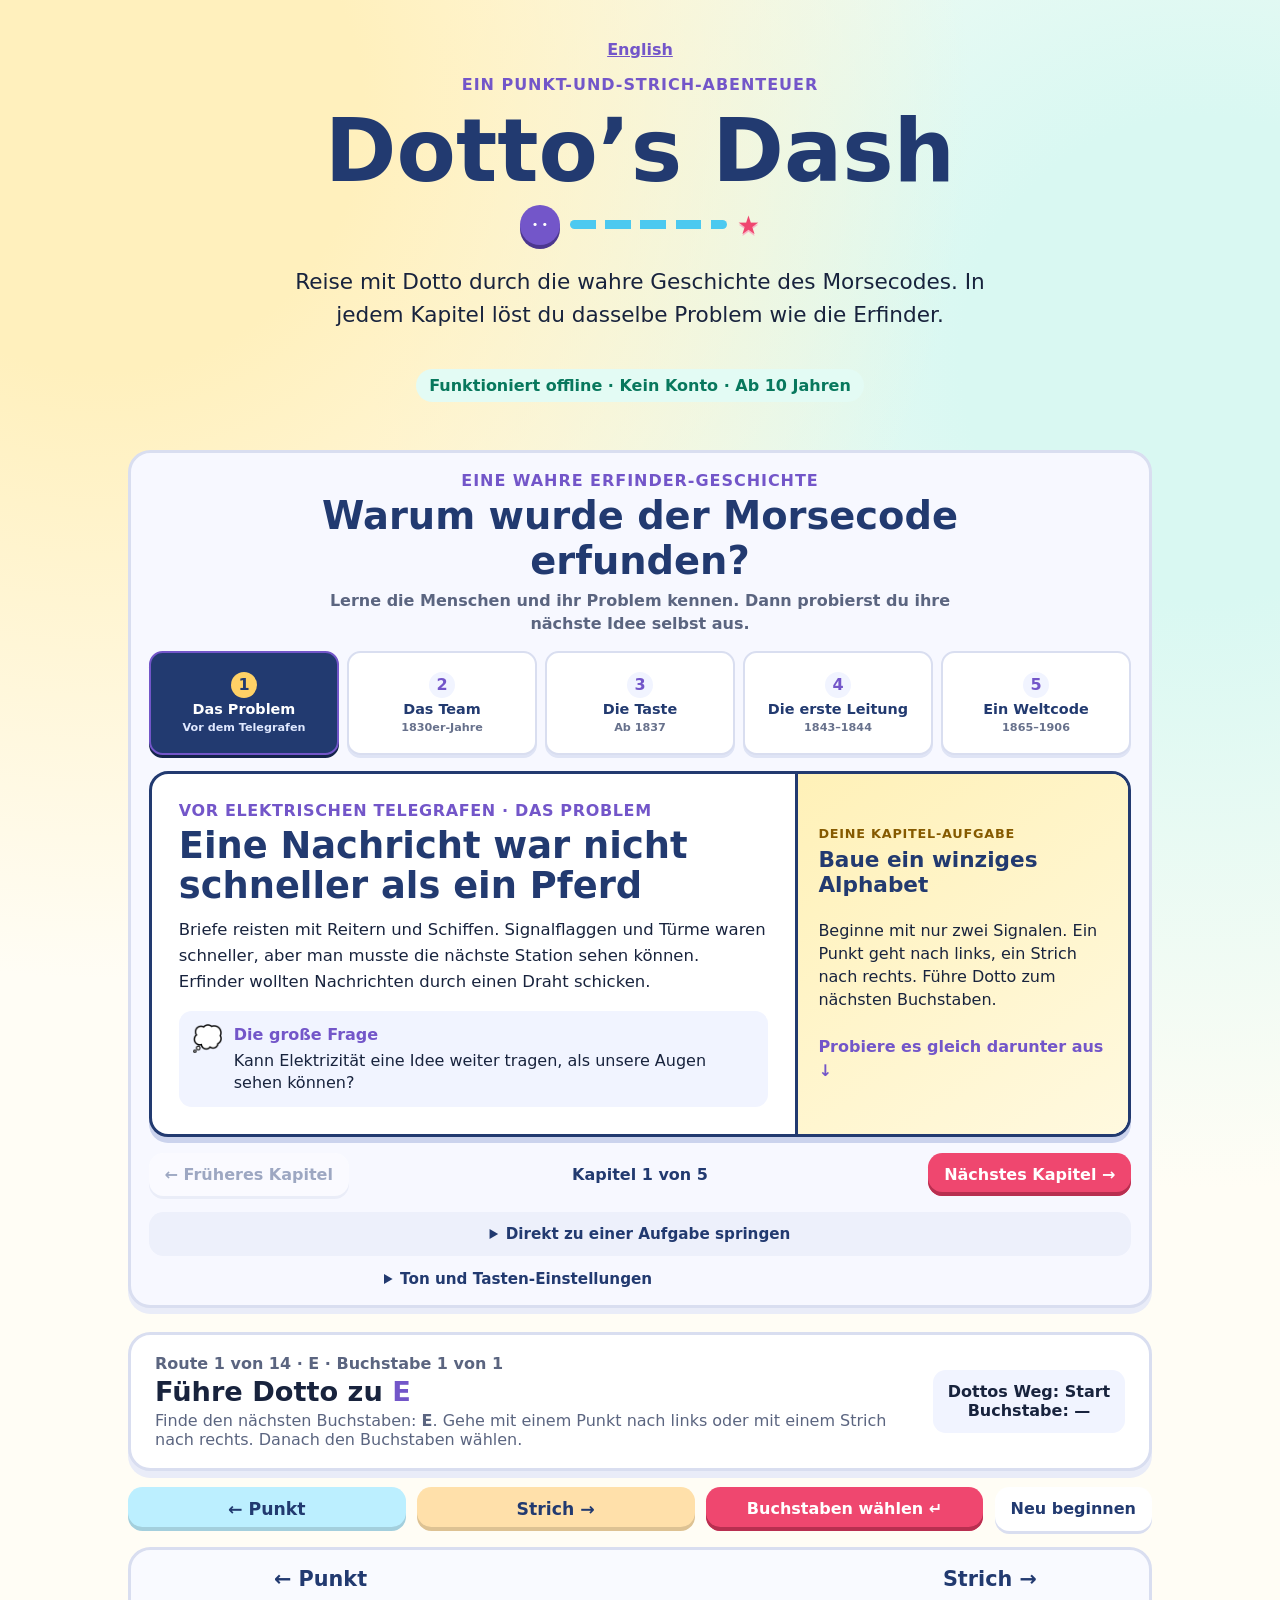
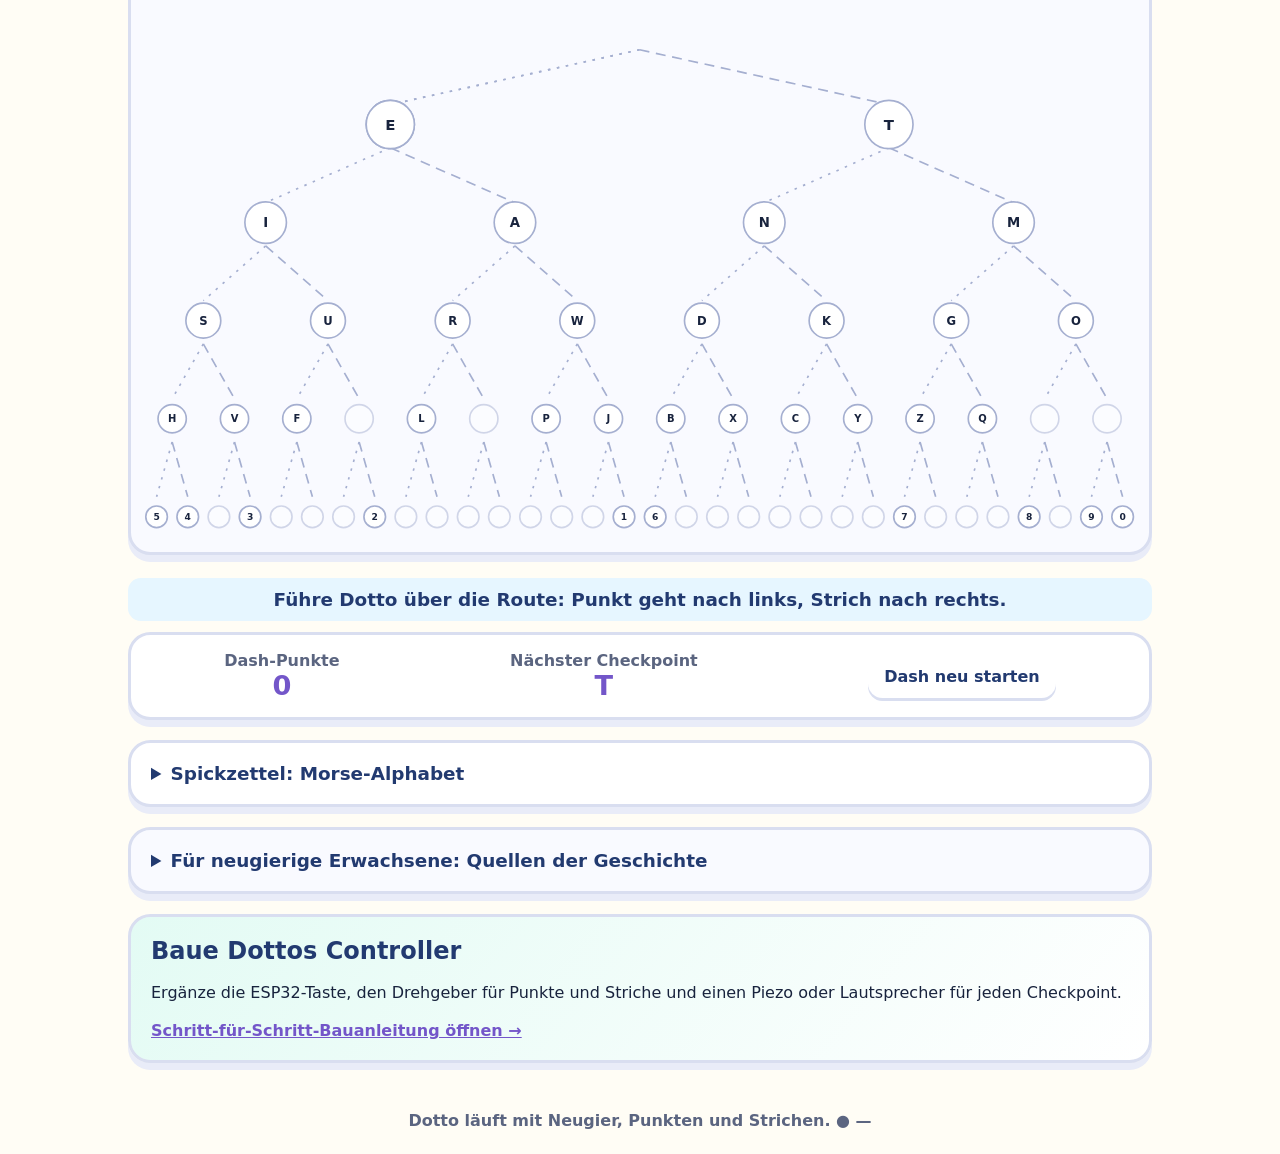
==== de/index.html @ f892883b "Initial commit: Dotto's Dash An offline, kid-friendly ESP32 project for learning Morse code with a g" ====
<!doctype html>
<html lang="de">
<head>
  <meta charset="utf-8">
  <meta name="viewport" content="width=device-width, initial-scale=1">
  <meta name="description" content="Dotto's Dash ist ein freundliches Offline-Morsecode-Abenteuer für neugierige junge Tüftlerinnen und Tüftler.">
  <title>Dotto’s Dash</title>
  <link rel="stylesheet" href="../style.css">
</head>
<body>
  <main class="page">
    <header class="hero">
      <p class="language-link"><a href="../">English</a></p>
      <p class="eyebrow">Ein Punkt-und-Strich-Abenteuer</p>
      <h1>Dotto’s Dash</h1>
      <div class="dotto-track" aria-hidden="true"><span class="dotto-dot">••</span><span class="dotto-dash"></span><span class="dotto-finish">★</span></div>
      <p class="hero-copy">Reise mit Dotto durch die wahre Geschichte des Morsecodes. In jedem Kapitel löst du dasselbe Problem wie die Erfinder.</p>
      <p class="offline-badge">Funktioniert offline · Kein Konto · Ab 10 Jahren</p>
    </header>

    <section class="story-journey" aria-labelledby="journey-title">
      <div class="story-intro">
        <p class="eyebrow">Eine wahre Erfinder-Geschichte</p>
        <h2 id="journey-title">Warum wurde der Morsecode erfunden?</h2>
        <p>Lerne die Menschen und ihr Problem kennen. Dann probierst du ihre nächste Idee selbst aus.</p>
      </div>

      <ol class="story-map" aria-label="Kapitel der Geschichte">
        <li><button class="story-step active" type="button" data-story-chapter="0" aria-current="step"><span>1</span><strong>Das Problem</strong><small>Vor dem Telegrafen</small></button></li>
        <li><button class="story-step" type="button" data-story-chapter="1"><span>2</span><strong>Das Team</strong><small>1830er-Jahre</small></button></li>
        <li><button class="story-step" type="button" data-story-chapter="2"><span>3</span><strong>Die Taste</strong><small>Ab 1837</small></button></li>
        <li><button class="story-step" type="button" data-story-chapter="3"><span>4</span><strong>Die erste Leitung</strong><small>1843–1844</small></button></li>
        <li><button class="story-step" type="button" data-story-chapter="4"><span>5</span><strong>Ein Weltcode</strong><small>1865–1906</small></button></li>
      </ol>

      <article class="story-card" aria-live="polite">
        <div class="story-copy">
          <p id="story-period" class="story-period">Vor elektrischen Telegrafen · Das Problem</p>
          <h3 id="story-title">Eine Nachricht war nicht schneller als ein Pferd</h3>
          <p id="story-text">Briefe reisten mit Reitern und Schiffen. Signalflaggen und Türme waren schneller, aber man musste die nächste Station sehen können. Erfinder wollten Nachrichten durch einen Draht schicken.</p>
          <div class="story-people"><span aria-hidden="true">💭</span><p><strong id="story-people-title">Die große Frage</strong><span id="story-people-text">Kann Elektrizität eine Idee weiter tragen, als unsere Augen sehen können?</span></p></div>
        </div>
        <aside class="story-mission">
          <p class="eyebrow">Deine Kapitel-Aufgabe</p>
          <h3 id="story-mission-title">Baue ein winziges Alphabet</h3>
          <p id="story-mission-text">Beginne mit nur zwei Signalen. Ein Punkt geht nach links, ein Strich nach rechts. Führe Dotto zum nächsten Buchstaben.</p>
          <p class="story-lesson-link">Probiere es gleich darunter aus ↓</p>
        </aside>
      </article>

      <nav class="story-controls" aria-label="Zwischen den Kapiteln wechseln">
        <button id="story-back" class="secondary-button" type="button">← Früheres Kapitel</button>
        <strong id="story-position">Kapitel 1 von 5</strong>
        <button id="story-next" class="primary-button" type="button">Nächstes Kapitel →</button>
      </nav>

      <details class="activity-picker">
        <summary>Direkt zu einer Aufgabe springen</summary>
        <div class="mode-options" aria-label="Aufgaben">
          <button class="mode-button active" type="button" data-mode="tree" data-story-target="0" aria-pressed="true"><span aria-hidden="true">🌿</span><strong>Code-Wege</strong><small>Punkten und Strichen folgen</small></button>
          <button class="mode-button" type="button" data-mode="free" data-story-target="2" aria-pressed="false"><span aria-hidden="true">🔑</span><strong>Taste ausprobieren</strong><small>Senden und entschlüsseln</small></button>
          <button class="mode-button" type="button" data-mode="receive" data-story-target="3" aria-pressed="false"><span aria-hidden="true">👂</span><strong>Klicks hören</strong><small>Hören und auswählen</small></button>
          <button class="mode-button" type="button" data-mode="create" data-story-target="4" aria-pressed="false"><span aria-hidden="true">✎</span><strong>Nachricht senden</strong><small>Sehen, hören, senden</small></button>
        </div>
      </details>
      <details class="play-settings">
        <summary>Ton und Tasten-Einstellungen</summary>
        <label class="sound-toggle"><input id="sound-toggle" type="checkbox" checked> Tasten-Töne</label>
        <label class="pause-control" for="letter-pause"><span>Buchstabenpause: <output id="letter-pause-value">500 ms</output></span><input id="letter-pause" type="range" min="300" max="2000" step="100" value="500"><small>Nach dieser Pause beginnt der nächste Buchstabe.</small></label>
      </details>
    </section>

    <section id="free-panel" class="game-panel hidden">
      <div class="mission-card write-card">
        <p class="prompt">Dottos Tasten-Checkpoint</p>
        <h2>Was sagt Dottos Taste?</h2>
        <p>Sende frei Morse. Nach jeder Pause liest Dottos Decoder den nächsten Buchstaben.</p>
        <p class="prompt">Der Decoder liest:</p>
        <output id="free-message" class="free-message" aria-live="polite">—</output>
        <p id="free-key-status" class="keyboard-help" aria-live="polite">Bereit für deinen ersten Buchstaben.</p>
      </div>

      <div class="input-card free-key-card">
        <button id="free-key-button" class="morse-key-button" type="button"><span aria-hidden="true">●</span><strong>Morse-Taste halten</strong><small>Kurz = Punkt · lang = Strich</small></button>
        <button id="free-clear-button" class="secondary-button" type="button">Neu beginnen</button>
        <p class="keyboard-help">Leertaste am Computer halten, diese Taste auf dem Touchscreen drücken oder den echten Taster benutzen. Pause macht einen Buchstaben daraus.</p>
      </div>
    </section>

    <section id="create-panel" class="game-panel hidden">
      <div class="mission-card write-card">
        <p class="prompt">Dottos Nachrichten-Werkstatt</p>
        <h2>Schreibe sie. Hör sie. Sende sie.</h2>
        <label class="write-label" for="message-input">Buchstaben, Zahlen und Leerzeichen</label>
        <input id="message-input" class="custom-message" type="text" maxlength="24" autocomplete="off" autocapitalize="characters" placeholder="LOS DOTTO">
        <p class="prompt">So klingt der Morsecode:</p>
        <output id="translation-output" class="morse-input translation-output" aria-live="polite">—</output>
        <div class="action-controls create-actions">
          <button id="play-translation-button" class="secondary-button" type="button">▶ Anhören</button>
          <button id="start-writing-button" class="primary-button" type="button">Selbst senden</button>
        </div>
        <p class="keyboard-help"><strong>/</strong> bedeutet Wortpause. Wähle „Selbst senden“, wenn du bereit für die Aufgabe bist.</p>
        <div class="create-task" hidden>
          <p id="write-message" class="target-word" aria-live="polite">—</p>
          <p id="write-position" class="mission-count">Schreibe zuerst eine Nachricht.</p>
          <p class="prompt">Nächster Buchstabe:</p>
          <div id="write-target-letter" class="target-letter" aria-live="polite">—</div>
        </div>
      </div>

      <div class="input-card create-challenge" hidden>
        <p class="prompt">Dein Morse-Code</p>
        <output id="write-morse-input" class="morse-input" aria-live="polite">—</output>
        <div class="input-controls">
          <button id="write-dot-button" class="signal-button dot" type="button">← Punkt <span>·</span></button>
          <button id="write-dash-button" class="signal-button dash" type="button">Strich → <span>—</span></button>
        </div>
        <div class="action-controls">
          <button id="write-check-button" class="primary-button" type="button">Jetzt prüfen</button>
          <button id="write-clear-button" class="secondary-button" type="button">Löschen</button>
        </div>
        <p class="keyboard-help">Mit der Taste, Leertaste, ← oder → sendest du jeden Buchstaben.</p>
      </div>
    </section>

    <section id="tree-panel" class="game-panel">
      <div class="tree-intro">
        <div>
          <p id="tree-mission" class="mission-count"></p>
          <h2>Führe Dotto zu <span id="tree-word" class="tree-word">E</span></h2>
          <p>Finde den nächsten Buchstaben: <strong id="tree-target">E</strong>. Gehe mit einem Punkt nach links oder mit einem Strich nach rechts. Danach den Buchstaben wählen.</p>
        </div>
        <div id="tree-status" class="tree-status" aria-live="polite"></div>
      </div>
      <div class="tree-controls" aria-label="Steuerung für den Morsebaum">
        <button id="tree-dot-button" class="signal-button dot" type="button">← Punkt</button>
        <button id="tree-dash-button" class="signal-button dash" type="button">Strich →</button>
        <button id="tree-confirm-button" class="primary-button tree-confirm-button" type="button">Buchstaben wählen ↵</button>
        <button id="tree-reset-button" class="secondary-button" type="button">Neu beginnen</button>
      </div>
      <p class="tree-mobile-tip">Wische seitlich durch den Baum. Mit zwei Fingern kannst du zoomen.</p>
      <div id="morse-tree" class="tree-wrap" tabindex="0"></div>
    </section>

    <section id="receive-panel" class="receive-panel hidden">
      <div class="listen-card">
        <p id="receive-mission" class="mission-count"></p>
        <h2>Was hat Dotto gehört?</h2>
        <p>Starte das Signal, höre genau zu und wähle Dottos Nachricht.</p>
        <div class="listen-controls">
          <button id="play-button" class="primary-button" type="button">▶ Morsecode abspielen</button>
          <button id="replay-button" class="secondary-button" type="button">Noch einmal</button>
        </div>
      </div>
      <div class="answer-card">
        <p class="prompt">Was bedeutet der Code?</p>
        <div id="answer-options" class="answer-options" aria-live="polite"></div>
      </div>
    </section>

    <p id="feedback" class="feedback" role="status" aria-live="polite"></p>

    <section class="progress-card">
      <div><span class="stat-label">Dash-Punkte</span><strong id="stars">0</strong></div>
      <div><span class="stat-label">Nächster Checkpoint</span><strong id="next-letter">T</strong></div>
      <button id="restart-button" class="secondary-button" type="button">Dash neu starten</button>
    </section>

    <details class="cheat-sheet">
      <summary>Spickzettel: Morse-Alphabet</summary>
      <div id="alphabet" class="alphabet-grid"></div>
    </details>

    <details class="story-sources">
      <summary>Für neugierige Erwachsene: Quellen der Geschichte</summary>
      <p>Die Geschichte folgt Aufzeichnungen der <a href="https://www.loc.gov/collections/samuel-morse-papers/articles-and-essays/invention-of-the-telegraph/">Library of Congress</a>, der <a href="https://siarchives.si.edu/blog/forgotten-history-alfred-vail-and-samuel-morse">Smithsonian Institution Archives</a> sowie den Geschichten der Internationalen Fernmeldeunion über ihre <a href="https://www.itu.int/en/history/Pages/ITUBorn1865.aspx">Gründungskonferenz von 1865</a> und den <a href="https://www.itu.int/hub/2022/06/seafarer-day-itu-maritime-publications/">Seefunk</a>.</p>
    </details>

    <section class="make-it-card">
      <h2>Baue Dottos Controller</h2>
      <p>Ergänze die ESP32-Taste, den Drehgeber für Punkte und Striche und einen Piezo oder Lautsprecher für jeden Checkpoint.</p>
      <a href="build.html">Schritt-für-Schritt-Bauanleitung öffnen →</a>
    </section>
  </main>
  <footer>Dotto läuft mit Neugier, Punkten und Strichen. ● —</footer>
  <script src="../app.js"></script>
</body>
</html>
---- style.css ----
:root {
  --ink: #18233d;
  --paper: #fffdf5;
  --navy: #223a70;
  --purple: #7356c9;
  --yellow: #ffd166;
  --pink: #ef476f;
  --mint: #06d6a0;
  --sky: #4cc9f0;
  --line: #d9def0;
  --soft: #f1f4ff;
  font-family: ui-rounded, "Avenir Next Rounded", "Nunito", system-ui, sans-serif;
}

* { box-sizing: border-box; }

body {
  margin: 0;
  color: var(--ink);
  background: radial-gradient(circle at 8% 4%, #fff0bd 0 9%, transparent 30%),
              radial-gradient(circle at 94% 13%, #d9f8f2 0 9%, transparent 31%), var(--paper);
  min-height: 100vh;
}

button, input { font: inherit; }

.page { width: min(100% - 2rem, 64rem); margin: 0 auto; padding: 2.5rem 0 1.5rem; }

.hero { text-align: center; margin: 0 auto 2rem; max-width: 45rem; }
.language-link { margin: 0 0 .8rem; font-weight: 800; }
.language-link a { color: var(--purple); }
.eyebrow { color: var(--purple); font-weight: 800; letter-spacing: .06em; text-transform: uppercase; }
h1 { margin: .1rem 0; font-size: clamp(2.8rem, 8vw, 5.4rem); line-height: .95; color: var(--navy); }
.hero-copy { font-size: clamp(1.08rem, 2.5vw, 1.35rem); line-height: 1.5; }
.offline-badge { display: inline-block; padding: .45rem .8rem; border-radius: 99rem; background: #e3fbf4; color: #08785d; font-weight: 800; }
.dotto-track { display: flex; align-items: center; justify-content: center; gap: .65rem; width: min(15rem, 70%); margin: .8rem auto; color: var(--navy); }
.dotto-dot { display: grid; place-items: center; width: 2.5rem; aspect-ratio: 1; border-radius: 50%; background: var(--purple); color: white; font-size: .7rem; letter-spacing: .2rem; line-height: 1; text-indent: .2rem; box-shadow: 0 4px 0 #4c378f; }
.dotto-dash { flex: 1; height: .55rem; border-radius: 99rem; background: repeating-linear-gradient(90deg, var(--sky) 0 1.6rem, transparent 1.6rem 2.2rem); }
.dotto-finish { color: var(--pink); font-size: 1.6rem; filter: drop-shadow(0 2px 0 #f8b5c5); }

.story-journey { margin: 1.5rem 0; padding: 1.1rem; border: 3px solid var(--line); border-radius: 1.4rem; background: #f7f8ff; box-shadow: 0 6px 0 #e9ecf8; }
.story-intro { max-width: 43rem; margin: 0 auto 1rem; text-align: center; }
.story-intro .eyebrow { margin: 0; }
.story-intro h2 { margin: .2rem 0; color: var(--navy); font-size: clamp(1.7rem, 5vw, 2.4rem); }
.story-intro p:last-child { margin: .35rem 0 0; color: #5b6580; font-weight: 700; line-height: 1.45; }
.story-map { display: grid; grid-template-columns: repeat(5, minmax(0, 1fr)); gap: .45rem; margin: 1rem 0; padding: 0; list-style: none; }
.story-step { display: grid; width: 100%; min-height: 6.5rem; align-content: center; justify-items: center; gap: .2rem; border: 2px solid var(--line); border-radius: .85rem; padding: .55rem .3rem; background: white; color: var(--navy); cursor: pointer; font: inherit; box-shadow: 0 3px 0 #dfe4f5; }
.story-step > span { display: grid; width: 1.65rem; aspect-ratio: 1; place-items: center; border-radius: 50%; background: var(--soft); color: var(--purple); font-weight: 900; }
.story-step strong { font-size: .9rem; line-height: 1.15; }
.story-step small { color: #67718c; font-size: .7rem; font-weight: 700; }
.story-step.active { border-color: var(--purple); background: var(--navy); color: white; box-shadow: 0 3px 0 #14244b; }
.story-step.active > span { background: var(--yellow); color: var(--navy); }
.story-step.active small { color: #dfe8ff; }
.story-card { display: grid; grid-template-columns: minmax(0, 1.45fr) minmax(15rem, .75fr); overflow: hidden; border: 3px solid var(--navy); border-radius: 1.2rem; background: white; box-shadow: 0 6px 0 #cbd3ed; }
.story-copy { padding: clamp(1.1rem, 3vw, 1.7rem); }
.story-period { margin: 0; color: var(--purple); font-weight: 900; letter-spacing: .04em; text-transform: uppercase; }
.story-copy > h3 { margin: .35rem 0 .65rem; color: var(--navy); font-size: clamp(1.6rem, 4vw, 2.3rem); line-height: 1.1; }
.story-copy > p:not(.story-period) { margin: 0; font-size: 1.03rem; line-height: 1.58; }
.story-people { display: flex; align-items: flex-start; gap: .7rem; margin-top: 1rem; padding: .8rem; border-radius: .8rem; background: var(--soft); }
.story-people > span { font-size: 1.55rem; }
.story-people p { display: grid; gap: .2rem; margin: 0; line-height: 1.4; }
.story-people strong { color: var(--purple); }
.story-mission { display: grid; align-content: center; padding: 1.25rem; background: linear-gradient(145deg, #fff1b8, #fff9df); border-left: 3px solid var(--navy); }
.story-mission .eyebrow { margin: 0; color: #865a00; font-size: .8rem; }
.story-mission h3 { margin: .35rem 0; color: var(--navy); font-size: 1.35rem; }
.story-mission > p:not(.eyebrow) { line-height: 1.45; }
.story-lesson-link { margin: .5rem 0 0; color: var(--purple); font-weight: 900; }
.story-controls { display: grid; grid-template-columns: 1fr auto 1fr; align-items: center; gap: .7rem; margin-top: 1rem; }
.story-controls button:first-child { justify-self: start; }
.story-controls button:last-child { justify-self: end; }
.story-controls strong { color: var(--navy); text-align: center; }
button:disabled { cursor: not-allowed; opacity: .42; transform: none; }
.activity-picker { margin-top: 1rem; padding: .8rem; border-radius: .9rem; background: #edf0fb; }
.activity-picker > summary { text-align: center; font-size: .95rem; }
.activity-picker .mode-options { grid-template-columns: repeat(4, minmax(0, 1fr)); margin-top: .8rem; }

.mode-picker { margin: 1.5rem 0; padding: 1rem; border: 3px solid var(--line); border-radius: 1.4rem; background: #f7f8ff; box-shadow: 0 5px 0 #e9ecf8; text-align: center; }
.mode-picker-heading p:last-child { margin: .25rem 0 .9rem; color: #5b6580; font-weight: 700; }
.mode-picker-heading h2 { margin: .1rem 0; color: var(--navy); font-size: clamp(1.55rem, 5vw, 2.2rem); }
.mode-options { display: grid; grid-template-columns: repeat(3, minmax(0, 1fr)); gap: .65rem; }
.mode-button, .secondary-button, .hint-button, .signal-button, .primary-button {
  border: 0; border-radius: .9rem; padding: .75rem 1rem; cursor: pointer; font-weight: 800; transition: transform .12s ease, box-shadow .12s ease, background .12s ease;
}
button:hover { transform: translateY(-2px); }
button:focus-visible { outline: 4px solid var(--sky); outline-offset: 3px; }
.mode-button, .secondary-button, .hint-button { background: white; color: var(--navy); box-shadow: 0 3px 0 var(--line); }
.mode-button { display: grid; min-height: 6.7rem; place-items: center; padding: .65rem .4rem; gap: .1rem; }
.mode-button > span { font-size: 1.5rem; line-height: 1; }
.mode-button strong { font-size: .96rem; }
.mode-button small { color: #5b6580; font-size: .72rem; font-weight: 700; }
.mode-button.active { background: var(--navy); color: white; box-shadow: 0 3px 0 #14244b; }
.mode-button.active small { color: #dfe8ff; }
.start-adventure { width: 100%; grid-template-columns: auto minmax(0, 1fr) auto; align-items: center; justify-items: stretch; min-height: 5.3rem; margin: .85rem 0 .65rem; padding: .8rem 1rem; text-align: left; }
.start-adventure > span:first-child { font-size: 2rem; }
.start-adventure > span:nth-child(2) { display: grid; gap: .15rem; }
.start-adventure > span:last-child { font-size: 1.5rem; }
.start-adventure strong { font-size: 1.08rem; }
.play-settings { margin: .85rem auto 0; max-width: 32rem; color: var(--navy); }
.play-settings summary { font-size: .95rem; }
.sound-toggle { display: flex; justify-content: center; gap: .4rem; align-items: center; margin-top: .85rem; font-weight: 700; }
body.morse-key-down .sound-toggle { color: var(--purple); transform: scale(1.04); }
.pause-control { display: grid; gap: .2rem; max-width: 28rem; margin: .85rem auto 0; color: var(--navy); font-weight: 800; }
.pause-control input { width: 100%; accent-color: var(--purple); }
.pause-control small { color: #5b6580; font-weight: 700; }

.game-panel { display: grid; grid-template-columns: 1fr 1.15fr; gap: 1rem; }
#create-panel { grid-template-columns: minmax(0, 1fr); }
#create-panel.is-ready { grid-template-columns: 1fr 1.15fr; }
#create-panel > .mission-card { max-width: 42rem; margin: 0 auto; }
#create-panel.is-ready > .mission-card { max-width: none; margin: 0; }
.mission-card, .input-card, .tree-intro, .tree-wrap, .progress-card, .cheat-sheet, .story-sources, .make-it-card {
  border: 3px solid var(--line); border-radius: 1.4rem; background: white; box-shadow: 0 7px 0 #e9ecf8;
}
.mission-card, .input-card { padding: 1.6rem; text-align: center; }
.mission-card { background: linear-gradient(145deg, #fff7d8, white); }
.mission-count, .prompt, .keyboard-help { margin: 0; color: #5b6580; font-weight: 700; }
.write-card { display: grid; align-content: start; gap: .65rem; }
.write-label { color: #5b6580; font-size: .9rem; font-weight: 700; }
.custom-message { width: 100%; border: 3px solid var(--line); border-radius: .8rem; padding: .75rem; color: var(--navy); background: white; font: 900 1.1rem/1.2 ui-monospace, SFMono-Regular, Consolas, monospace; letter-spacing: .08em; text-align: center; text-transform: uppercase; }
.custom-message:focus { outline: 4px solid var(--sky); border-color: var(--sky); }
.target-word, .tree-word { color: var(--purple); font-weight: 900; letter-spacing: .08em; }
.target-word { margin: .35rem 0 .9rem; font-size: clamp(1.8rem, 7vw, 3.2rem); }
.target-letter { margin: .25rem 0 .7rem; color: var(--navy); font-size: clamp(5rem, 18vw, 9rem); font-weight: 900; line-height: 1; }
.hint { margin: .8rem 0 0; color: var(--purple); font-size: 1.2rem; font-weight: 900; }

.morse-input { display: block; min-height: 5rem; padding: .65rem; margin: .5rem 0 1rem; border-radius: .9rem; background: var(--soft); color: var(--navy); font: 900 clamp(2.2rem, 8vw, 4.4rem)/1 ui-monospace, SFMono-Regular, Consolas, monospace; letter-spacing: .12em; }
.free-message { display: block; min-height: 3.4rem; padding: .45rem .7rem; border-radius: .8rem; background: white; color: var(--purple); font: 900 clamp(2rem, 8vw, 3.6rem)/1.15 ui-monospace, SFMono-Regular, Consolas, monospace; letter-spacing: .12em; overflow-wrap: anywhere; }
.free-key-card { display: grid; align-content: center; gap: 1rem; }
.morse-key-button { display: grid; min-height: 15rem; place-content: center; gap: .6rem; border: 0; border-radius: 1.4rem; background: linear-gradient(145deg, #243d77, #14244b); color: white; cursor: pointer; touch-action: none; user-select: none; box-shadow: inset 0 -10px 0 #0e1b3a, 0 8px 0 #cbd3ed; transition: transform .08s ease, box-shadow .08s ease, background .08s ease; }
.morse-key-button > span { display: block; color: var(--yellow); font-size: 3.7rem; line-height: .8; text-shadow: 0 0 1rem #ffd16699; }
.morse-key-button strong { font-size: clamp(1.5rem, 5vw, 2.3rem); }
.morse-key-button small { color: #dfe8ff; font-weight: 800; }
.morse-key-button.is-down { transform: translateY(7px); background: linear-gradient(145deg, #6f54c7, #4c378f); box-shadow: inset 0 -3px 0 #35276d, 0 1px 0 #cbd3ed; }
.translation-output { min-height: 11rem; color: var(--navy); font-size: clamp(1.25rem, 4.5vw, 2.2rem); line-height: 1.55; letter-spacing: .08em; overflow-wrap: anywhere; text-align: left; white-space: pre-wrap; }
.create-actions { margin-top: 0; }
.input-controls, .action-controls, .tree-controls { display: grid; gap: .7rem; }
.input-controls { grid-template-columns: 1fr 1fr; }
.action-controls { grid-template-columns: 1fr 1fr; margin-top: .7rem; }
.signal-button { color: var(--navy); font-size: 1.08rem; box-shadow: inset 0 -4px 0 #0002; }
.signal-button span { display: block; font: 900 2rem/1 ui-monospace, monospace; }
.dot { background: #bcefff; }
.dash { background: #ffe0aa; }
.primary-button { background: var(--pink); color: white; box-shadow: inset 0 -4px 0 #b82f50; }
.keyboard-help { margin-top: 1rem; font-size: .88rem; }

#tree-panel, .receive-panel { display: grid; grid-template-columns: 1fr; gap: 1rem; }
.tree-intro { display: flex; align-items: center; justify-content: space-between; gap: 1rem; padding: 1.2rem 1.5rem; }
.tree-intro h2 { margin: .2rem 0; font-size: 1.7rem; }
.tree-intro p:not(.mission-count) { margin: 0; color: #5b6580; }
.tree-status { min-width: 12rem; padding: .8rem; border-radius: .8rem; background: var(--soft); text-align: center; font-weight: 800; }
.tree-controls { grid-template-columns: 1fr 1fr 1fr auto; }
.tree-confirm-button { min-width: 10rem; }
.tree-mobile-tip { display: none; margin: -.45rem 0 -.15rem; color: #5b6580; font-size: .9rem; font-weight: 700; text-align: center; }
.tree-wrap { padding: .65rem; overflow-x: auto; overscroll-behavior-x: contain; background: #f9faff; touch-action: pan-x pinch-zoom; -webkit-overflow-scrolling: touch; }
.morse-tree-svg { display: block; min-width: 60rem; width: 100%; height: auto; }
.tree-link { fill: none; stroke: #a5afd0; stroke-width: 2; }
.tree-link.dot-link { stroke-dasharray: 3 8; }
.tree-link.dash-link { stroke-dasharray: 12 8; }
.tree-link.active-link { stroke: var(--pink); stroke-width: 4; stroke-dasharray: none; marker-end: url(#tree-arrow); }
.tree-node circle { fill: white; stroke: #a5afd0; stroke-width: 2; }
.tree-node text { fill: var(--ink); font-weight: 900; text-anchor: middle; }
.tree-node.empty { opacity: .48; }
.tree-node.current circle { stroke: var(--pink); stroke-width: 4; }
.tree-node.current text { fill: var(--pink); }
.tree-label { fill: var(--navy); font-size: 25px; font-weight: 900; }

.listen-card, .answer-card { padding: 1.5rem; border: 3px solid var(--line); border-radius: 1.4rem; background: white; box-shadow: 0 7px 0 #e9ecf8; text-align: center; }
.listen-card { background: linear-gradient(145deg, #e6f6ff, white); }
.listen-card h2 { margin: .25rem 0; color: var(--navy); font-size: clamp(2rem, 6vw, 3rem); }
.listen-card p:not(.mission-count) { margin: .4rem 0 1rem; color: #5b6580; }
.listen-controls { display: flex; flex-wrap: wrap; justify-content: center; gap: .7rem; }
.answer-options { display: grid; grid-template-columns: repeat(2, minmax(0, 1fr)); gap: .7rem; margin-top: 1rem; }
.answer-button { min-height: 4rem; border: 0; border-radius: .9rem; padding: .7rem; background: var(--soft); color: var(--navy); cursor: pointer; font-size: clamp(1.2rem, 4vw, 1.8rem); font-weight: 900; letter-spacing: .08em; box-shadow: inset 0 -4px 0 #dce1f5; }
.answer-button:hover { background: #dcecff; }

.feedback { min-height: 2.6rem; margin: 1.4rem 0 .7rem; padding: .7rem; border-radius: .8rem; text-align: center; font-weight: 900; font-size: 1.15rem; }
.feedback.good { color: #05755a; background: #ddfff4; }
.feedback.try { color: #a2354f; background: #ffe5ec; }
.feedback.info { color: var(--navy); background: #e6f6ff; }
.progress-card { display: flex; align-items: center; justify-content: space-around; gap: 1rem; padding: 1rem; text-align: center; }
.progress-card strong { display: block; color: var(--purple); font-size: 1.7rem; }
.stat-label { color: #5b6580; font-weight: 700; }

.cheat-sheet, .story-sources, .make-it-card { margin-top: 1.25rem; padding: 1.25rem; }
.story-sources { background: #f9faff; }
.story-sources p { margin: .8rem 0 0; line-height: 1.5; }
.story-sources a { color: var(--purple); font-weight: 800; }
.ota-card { margin-top: 1.25rem; padding: 1.25rem; border: 3px solid #efb5c3; border-radius: 1.4rem; background: #fff5f7; box-shadow: 0 7px 0 #f6dce4; }
.ota-card summary { color: #a2354f; }
.ota-content { margin-top: .9rem; }
.ota-content p { line-height: 1.5; }
.ota-content form { display: grid; gap: .7rem; max-width: 34rem; }
.wifi-card { margin-top: 1.25rem; padding: 1.25rem; border: 3px solid #9fc9ef; border-radius: 1.4rem; background: #f3faff; box-shadow: 0 7px 0 #dcecf8; }
.wifi-card summary { color: var(--navy); }
.wifi-content { margin-top: .9rem; }
.wifi-content p { line-height: 1.5; }
.wifi-setup-form { display: grid; gap: .7rem; max-width: 34rem; }
.ota-file-input { width: 100%; padding: .7rem; border: 2px dashed #d98da0; border-radius: .8rem; background: white; color: var(--navy); }
summary { cursor: pointer; color: var(--navy); font-size: 1.15rem; font-weight: 900; }
.alphabet-grid { display: grid; grid-template-columns: repeat(auto-fit, minmax(5.5rem, 1fr)); gap: .5rem; margin-top: 1rem; }
.alphabet-item { padding: .55rem; border-radius: .6rem; background: var(--soft); text-align: center; }
.alphabet-item strong { display: block; color: var(--purple); font-size: 1.25rem; }
.alphabet-item span { display: block; margin-top: .2rem; color: var(--navy); font: 900 1.15rem/1.2 ui-monospace, SFMono-Regular, Consolas, monospace; letter-spacing: .08em; white-space: nowrap; }
.make-it-card { background: linear-gradient(130deg, #e3fbf4, white); }
.make-it-card h2 { margin: 0; color: var(--navy); }
.make-it-card p { line-height: 1.5; }
.make-it-card a { color: var(--purple); font-weight: 900; }
.build-guide { margin-top: 1rem; padding: .9rem 1rem; border: 2px solid #9fe5d2; border-radius: 1rem; background: #f6fffc; }
.build-guide-content { display: grid; gap: .7rem; margin-top: .8rem; }
.build-guide-content h3 { margin: .45rem 0 0; color: var(--purple); }
.build-guide-content p { margin: 0; }
.build-guide-content code { overflow-wrap: anywhere; color: var(--navy); font-weight: 800; }
.safety-note { padding: .75rem; border-radius: .75rem; background: #fff0f3; color: #8d2942; font-weight: 700; }

.build-page { max-width: 76rem; }
.build-page .hero { max-width: 52rem; margin-bottom: 1.25rem; }
.build-back { display: inline-block; margin-bottom: .8rem; color: var(--purple); font-weight: 900; }
.lesson-layout { display: grid; grid-template-columns: 14rem minmax(0, 1fr); gap: 1.25rem; align-items: start; }
.lesson-nav { position: sticky; top: 1rem; padding: 1rem; border: 3px solid var(--line); border-radius: 1.1rem; background: white; box-shadow: 0 5px 0 #e9ecf8; }
.lesson-nav strong { display: block; margin-bottom: .45rem; color: var(--navy); }
.lesson-nav a { display: block; padding: .35rem .2rem; color: var(--purple); font-weight: 800; text-decoration: none; }
.lesson-nav a:hover { text-decoration: underline; }
.lesson-content { display: grid; gap: 1rem; }
.lesson-card { padding: 1.35rem; border: 3px solid var(--line); border-radius: 1.3rem; background: white; box-shadow: 0 6px 0 #e9ecf8; }
.lesson-card h2 { margin: 0 0 .65rem; color: var(--navy); font-size: clamp(1.5rem, 4vw, 2.1rem); }
.lesson-card h3 { margin: 1rem 0 .4rem; color: var(--purple); }
.lesson-card p, .lesson-card li { line-height: 1.55; }
.lesson-card ul, .lesson-card ol { padding-left: 1.3rem; }
.safety-card { border-color: #efb5c3; background: #fff5f7; }
.safety-card h2 { color: #a2354f; }
.concept-card { background: linear-gradient(135deg, #e6f6ff, white); }
.step-label { display: inline-block; margin-bottom: .4rem; padding: .28rem .6rem; border-radius: 99rem; background: var(--purple); color: white; font-size: .82rem; font-weight: 900; letter-spacing: .04em; text-transform: uppercase; }
.wire-table { width: 100%; border-collapse: collapse; margin: .8rem 0; }
.wire-table th, .wire-table td { padding: .55rem; border-bottom: 1px solid var(--line); text-align: left; vertical-align: top; }
.wire-table th { color: var(--navy); }
.wire-diagram { margin: .8rem 0; padding: 1rem; overflow-x: auto; border-radius: .8rem; background: var(--soft); color: var(--navy); font: 800 .95rem/1.55 ui-monospace, SFMono-Regular, Consolas, monospace; white-space: pre; }
.test-card { border-color: #9fe5d2; background: #effff9; }
.test-card h3 { color: #08785d; }
.lesson-content details { padding: .7rem .8rem; border-radius: .8rem; background: var(--soft); }
.lesson-content summary { font-size: 1rem; }
.lesson-content kbd { padding: .1rem .35rem; border: 1px solid #a5afd0; border-radius: .3rem; background: white; font: 800 .85rem ui-monospace, monospace; }
.kid-intro { background: linear-gradient(135deg, #fff4c9, white); }
.component-grid { display: grid; grid-template-columns: repeat(2, minmax(0, 1fr)); gap: .8rem; }
.component-card { padding: 1rem; border: 2px solid var(--line); border-radius: 1rem; background: var(--soft); }
.component-card h3 { margin: .15rem 0 .45rem; color: var(--navy); }
.component-card p { margin: .35rem 0; font-size: .96rem; }
.component-icon { display: block; font-size: 2rem; line-height: 1; }
.kid-question { margin-top: .8rem; padding: .75rem; border-left: .35rem solid var(--purple); border-radius: .45rem; background: #f2efff; color: var(--navy); font-weight: 800; }
.word-list { display: grid; grid-template-columns: repeat(2, minmax(0, 1fr)); gap: .6rem; margin: .8rem 0 0; }
.word-list div { padding: .7rem; border-radius: .8rem; background: var(--soft); }
.word-list dt { color: var(--purple); font-weight: 900; }
.word-list dd { margin: .2rem 0 0; line-height: 1.4; }
.flow-steps { display: grid; grid-template-columns: repeat(4, minmax(0, 1fr)); gap: .5rem; margin: .8rem 0; }
.flow-step { padding: .75rem .5rem; border-radius: .75rem; background: var(--soft); color: var(--navy); font-weight: 800; text-align: center; }
.flow-step span { display: block; margin-bottom: .2rem; font-size: 1.5rem; }
.build-checklist { margin: .8rem 0; padding: .85rem; border-radius: .8rem; background: #effff9; }
.build-checklist li::marker { content: '☐  '; }

footer { padding: 1.5rem; color: #5b6580; text-align: center; font-weight: 700; }
.hidden { display: none; }

@media (max-width: 42rem) {
  .page { width: min(100% - 1rem, 64rem); padding-top: 1.4rem; }
  .story-journey { padding: .75rem; }
  .story-map { display: flex; margin-inline: -.75rem; padding: .2rem .75rem .55rem; overflow-x: auto; scroll-snap-type: x proximity; }
  .story-map li { flex: 0 0 8.5rem; scroll-snap-align: center; }
  .story-card { grid-template-columns: 1fr; }
  .story-mission { border-top: 3px solid var(--navy); border-left: 0; }
  .story-controls { grid-template-columns: 1fr 1fr; }
  .story-controls strong { grid-column: 1 / -1; grid-row: 1; }
  .story-controls button:first-child { grid-column: 1; grid-row: 2; justify-self: stretch; }
  .story-controls button:last-child { grid-column: 2; grid-row: 2; justify-self: stretch; }
  .mode-options { grid-template-columns: repeat(2, minmax(0, 1fr)); }
  .mode-button { min-height: 6.2rem; }
  .start-adventure { min-height: 5.3rem; }
  .activity-picker .mode-options { grid-template-columns: repeat(2, minmax(0, 1fr)); }
  .game-panel { grid-template-columns: 1fr; }
  #create-panel.is-ready { grid-template-columns: 1fr; }
  .tree-intro { align-items: stretch; flex-direction: column; }
  .tree-controls { grid-template-columns: 1fr 1fr; }
  .tree-controls button { min-height: 4.3rem; }
  .tree-controls .secondary-button { grid-column: auto; }
  .tree-confirm-button { min-width: 0; }
  .tree-mobile-tip { display: block; }
  .morse-tree-svg { min-width: 54rem; }
  .progress-card { flex-wrap: wrap; }
  .lesson-layout { grid-template-columns: 1fr; }
  .lesson-nav { position: static; display: grid; grid-template-columns: repeat(2, minmax(0, 1fr)); gap: .1rem .6rem; }
  .lesson-nav strong { grid-column: span 2; }
  .lesson-card { padding: 1rem; }
  .component-grid, .word-list { grid-template-columns: 1fr; }
  .flow-steps { grid-template-columns: repeat(2, minmax(0, 1fr)); }
}
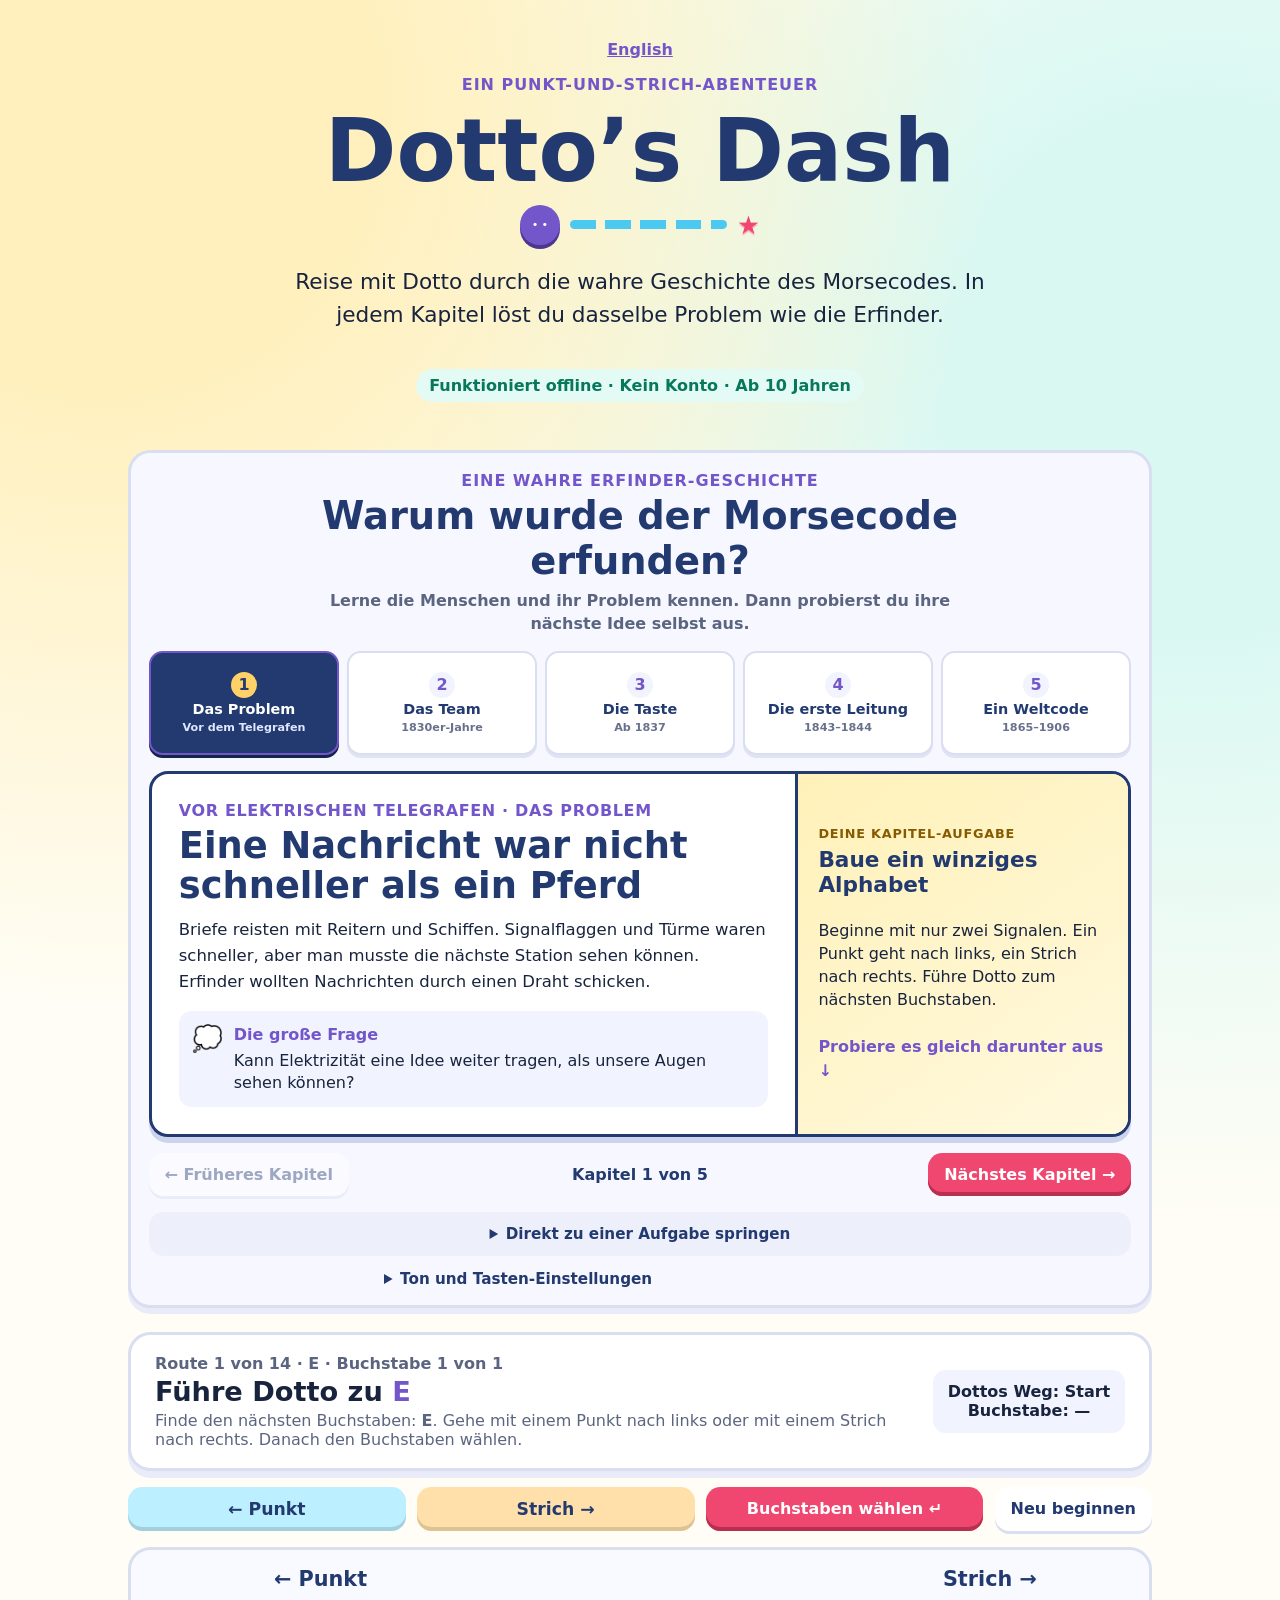
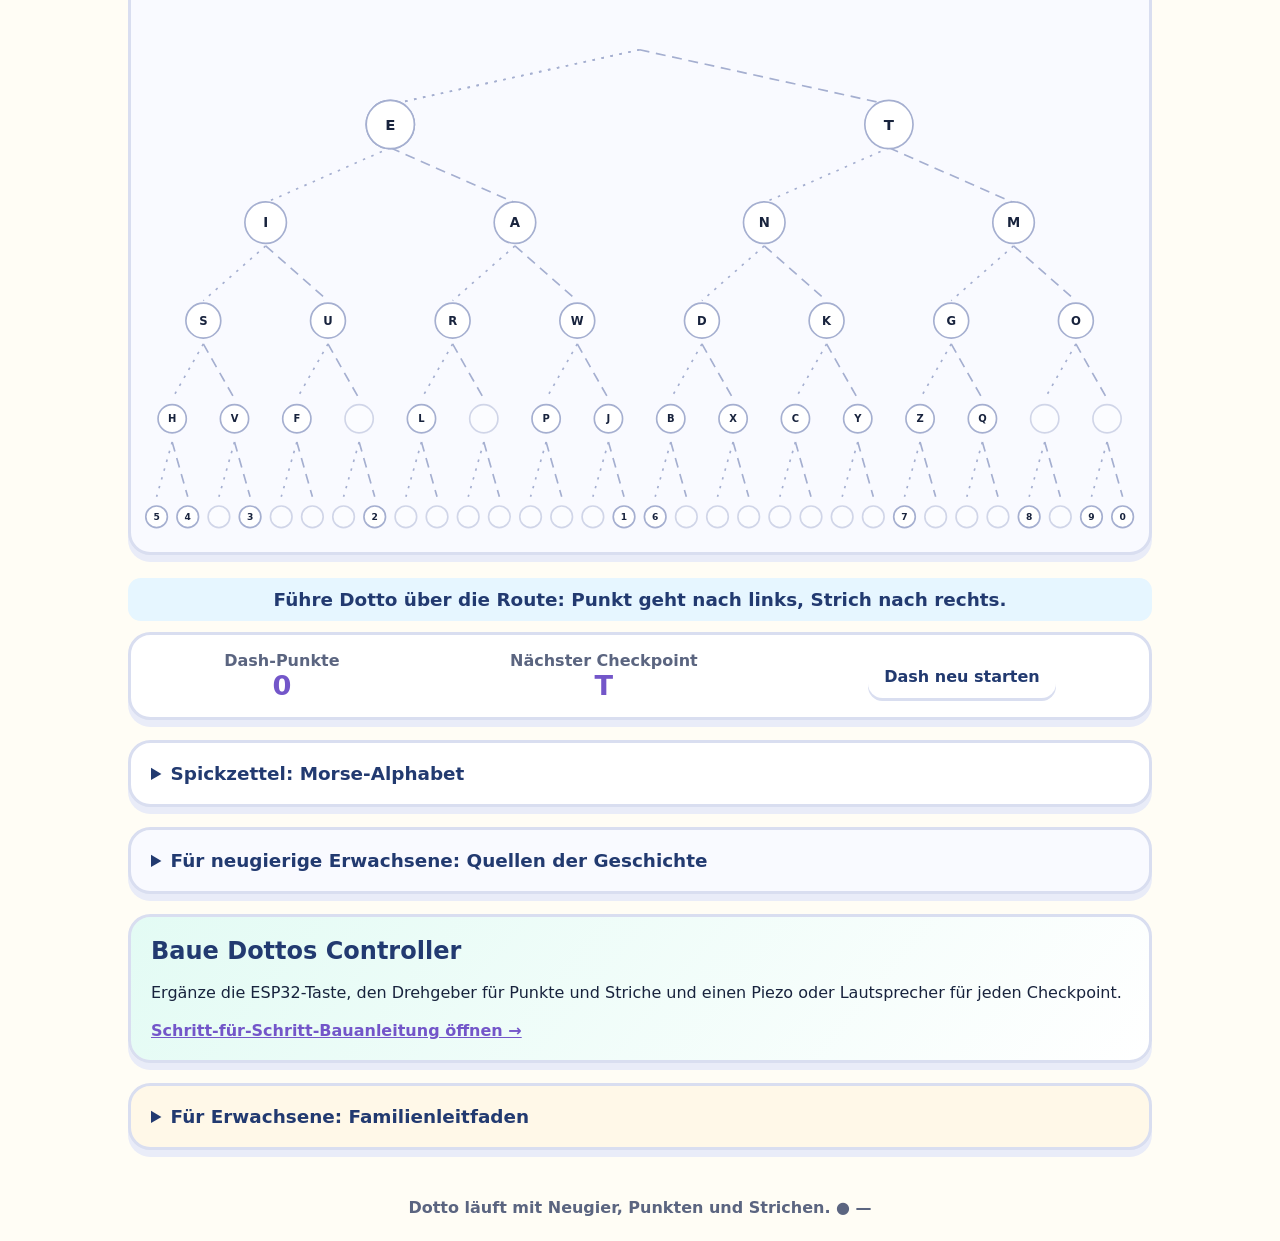
==== commit fba672a0: "fixed tree view" ====
--- a/de/index.html
+++ b/de/index.html
@@ -181,6 +181,29 @@
       <p>Ergänze die ESP32-Taste, den Drehgeber für Punkte und Striche und einen Piezo oder Lautsprecher für jeden Checkpoint.</p>
       <a href="build.html">Schritt-für-Schritt-Bauanleitung öffnen →</a>
     </section>
+
+    <details class="family-guide">
+      <summary>Für Erwachsene: Familienleitfaden</summary>
+      <div class="family-guide-content">
+        <p>Beginnt mit dem Spiel und ergänzt den Controller dann Stück für Stück. Eine funktionierende BOOT-Taste ist bereits ein vollständiges Projekt.</p>
+        <h3>Vor dem Einschalten</h3>
+        <ul>
+          <li>Eine erwachsene Person sollte die Platine flashen und die Verkabelung prüfen.</li>
+          <li>Vor jeder Änderung der Kabel USB abziehen und niemals 5 V mit einem ESP32-GPIO-Pin verbinden.</li>
+          <li>Wird die Platine heiß, riecht ungewöhnlich, startet ständig neu oder trennt die Verbindung: USB abziehen.</li>
+        </ul>
+        <h3>Eine entspannte erste Runde</h3>
+        <ol>
+          <li>Das Spiel zunächst ohne Hardware erkunden.</li>
+          <li><strong>E</strong> (Punkt), <strong>T</strong> (Strich) und dann <strong>SOS</strong> ausprobieren.</li>
+          <li>Nach der Erwachsenen-Prüfung die eingebaute BOOT-Taste des ESP32 testen.</li>
+          <li>Licht, Ton, Taste oder Drehgeber erst für das nächste Experiment ergänzen.</li>
+        </ol>
+        <h3>Privatsphäre und WLAN</h3>
+        <p>Das Spiel hat kein Konto, keine Analyse, keinen Cloud-Dienst und keinen Chat. Das lokale WLAN des ESP32 heißt <strong>Dotto’s Dash</strong>, das Passwort lautet <strong>dottodash</strong>. Internet wird nicht benötigt. Die optionale Heim-WLAN-Einrichtung ist eine Aufgabe für Erwachsene und gehört nur in ein vertrauenswürdiges Netzwerk.</p>
+        <p><a href="build.html">Bauanleitung und Fehlersuche →</a> · <a href="flash.html">ESP32 im Browser flashen →</a></p>
+      </div>
+    </details>
   </main>
   <footer>Dotto läuft mit Neugier, Punkten und Strichen. ● —</footer>
   <script src="../app.js"></script>
--- a/style.css
+++ b/style.css
@@ -108,7 +108,7 @@
 #create-panel.is-ready { grid-template-columns: 1fr 1.15fr; }
 #create-panel > .mission-card { max-width: 42rem; margin: 0 auto; }
 #create-panel.is-ready > .mission-card { max-width: none; margin: 0; }
-.mission-card, .input-card, .tree-intro, .tree-wrap, .progress-card, .cheat-sheet, .story-sources, .make-it-card {
+.mission-card, .input-card, .tree-intro, .tree-wrap, .progress-card, .cheat-sheet, .story-sources, .make-it-card, .family-guide {
   border: 3px solid var(--line); border-radius: 1.4rem; background: white; box-shadow: 0 7px 0 #e9ecf8;
 }
 .mission-card, .input-card { padding: 1.6rem; text-align: center; }
@@ -181,7 +181,7 @@
 .progress-card strong { display: block; color: var(--purple); font-size: 1.7rem; }
 .stat-label { color: #5b6580; font-weight: 700; }
 
-.cheat-sheet, .story-sources, .make-it-card { margin-top: 1.25rem; padding: 1.25rem; }
+.cheat-sheet, .story-sources, .make-it-card, .family-guide { margin-top: 1.25rem; padding: 1.25rem; }
 .story-sources { background: #f9faff; }
 .story-sources p { margin: .8rem 0 0; line-height: 1.5; }
 .story-sources a { color: var(--purple); font-weight: 800; }
@@ -197,7 +197,9 @@
 .wifi-setup-form { display: grid; gap: .7rem; max-width: 34rem; }
 .ota-file-input { width: 100%; padding: .7rem; border: 2px dashed #d98da0; border-radius: .8rem; background: white; color: var(--navy); }
 summary { cursor: pointer; color: var(--navy); font-size: 1.15rem; font-weight: 900; }
-.alphabet-grid { display: grid; grid-template-columns: repeat(auto-fit, minmax(5.5rem, 1fr)); gap: .5rem; margin-top: 1rem; }
+/* The track minimum is set by the longest code ("— — — — —"), which must not wrap
+   and must not spill out of its tile. */
+.alphabet-grid { display: grid; grid-template-columns: repeat(auto-fit, minmax(8.5rem, 1fr)); gap: .5rem; margin-top: 1rem; }
 .alphabet-item { padding: .55rem; border-radius: .6rem; background: var(--soft); text-align: center; }
 .alphabet-item strong { display: block; color: var(--purple); font-size: 1.25rem; }
 .alphabet-item span { display: block; margin-top: .2rem; color: var(--navy); font: 900 1.15rem/1.2 ui-monospace, SFMono-Regular, Consolas, monospace; letter-spacing: .08em; white-space: nowrap; }
@@ -205,6 +207,12 @@
 .make-it-card h2 { margin: 0; color: var(--navy); }
 .make-it-card p { line-height: 1.5; }
 .make-it-card a { color: var(--purple); font-weight: 900; }
+.family-guide { background: #fff8e8; }
+.family-guide summary { color: var(--navy); }
+.family-guide-content { margin-top: .9rem; line-height: 1.5; }
+.family-guide-content h3 { margin: 1rem 0 .35rem; color: var(--navy); }
+.family-guide-content ul, .family-guide-content ol { margin: .4rem 0; padding-left: 1.4rem; }
+.family-guide-content a { color: var(--purple); font-weight: 800; }
 .build-guide { margin-top: 1rem; padding: .9rem 1rem; border: 2px solid #9fe5d2; border-radius: 1rem; background: #f6fffc; }
 .build-guide-content { display: grid; gap: .7rem; margin-top: .8rem; }
 .build-guide-content h3 { margin: .45rem 0 0; color: var(--purple); }
@@ -284,6 +292,13 @@
   .tree-mobile-tip { display: block; }
   .morse-tree-svg { min-width: 54rem; }
   .progress-card { flex-wrap: wrap; }
+  .mission-card, .input-card, .listen-card, .answer-card { padding: 1.1rem; }
+  .cheat-sheet, .story-sources, .make-it-card, .family-guide, .wifi-card, .ota-card { padding: 1rem; }
+  /* Phones get more, narrower tiles, so the code shrinks with the viewport to
+     keep fitting on one line. */
+  .alphabet-grid { grid-template-columns: repeat(auto-fit, minmax(5.5rem, 1fr)); gap: .4rem; }
+  .alphabet-item { padding: .45rem .2rem; }
+  .alphabet-item span { font-size: clamp(.82rem, 3.2vw, .95rem); letter-spacing: normal; }
   .lesson-layout { grid-template-columns: 1fr; }
   .lesson-nav { position: static; display: grid; grid-template-columns: repeat(2, minmax(0, 1fr)); gap: .1rem .6rem; }
   .lesson-nav strong { grid-column: span 2; }
@@ -291,3 +306,27 @@
   .component-grid, .word-list { grid-template-columns: 1fr; }
   .flow-steps { grid-template-columns: repeat(2, minmax(0, 1fr)); }
 }
+
+/* Browser flashing page (flash.html / de/flash.html). Unlike the rest of the
+   project this page needs the internet, so it deliberately looks a little more
+   like a utility than like the game. */
+.flash-layout { display: grid; gap: 1.1rem; max-width: 52rem; }
+.flash-card { padding: 1.35rem; border: 3px solid var(--line); border-radius: 1.3rem; background: white; box-shadow: 0 6px 0 #e9ecf8; }
+.flash-card h2 { margin: .2rem 0 .7rem; color: var(--navy); font-size: clamp(1.35rem, 3.6vw, 1.9rem); }
+.flash-card h3 { margin: 0 0 .3rem; color: var(--purple); }
+.flash-card p { line-height: 1.55; }
+.flash-steps { margin: .6rem 0; padding-left: 1.3rem; }
+.flash-steps li { margin-bottom: .5rem; line-height: 1.55; }
+.flash-choice { display: flex; flex-wrap: wrap; gap: .9rem; align-items: center; justify-content: space-between; margin: .9rem 0; padding: 1rem; border: 2px solid var(--line); border-radius: 1rem; background: var(--soft); }
+.flash-choice > div { flex: 1 1 18rem; }
+.flash-choice p { margin: .3rem 0 0; font-size: .96rem; }
+.flash-tag { margin-left: .4rem; padding: .18rem .5rem; border-radius: 99rem; background: var(--mint); color: var(--ink); font-size: .72rem; font-weight: 900; letter-spacing: .04em; text-transform: uppercase; vertical-align: middle; }
+.flash-unsupported { display: block; max-width: 18rem; color: #8d2942; font-weight: 700; font-size: .92rem; }
+.flash-release { margin: 0 0 .8rem; font-weight: 700; color: var(--navy); }
+.flash-release[data-state="none"] { padding: .75rem; border-radius: .75rem; background: #fff8e6; color: #7a5600; }
+
+@media (max-width: 720px) {
+  .flash-card { padding: 1rem; }
+  .flash-choice { flex-direction: column; align-items: stretch; }
+  .flash-unsupported { max-width: none; }
+}
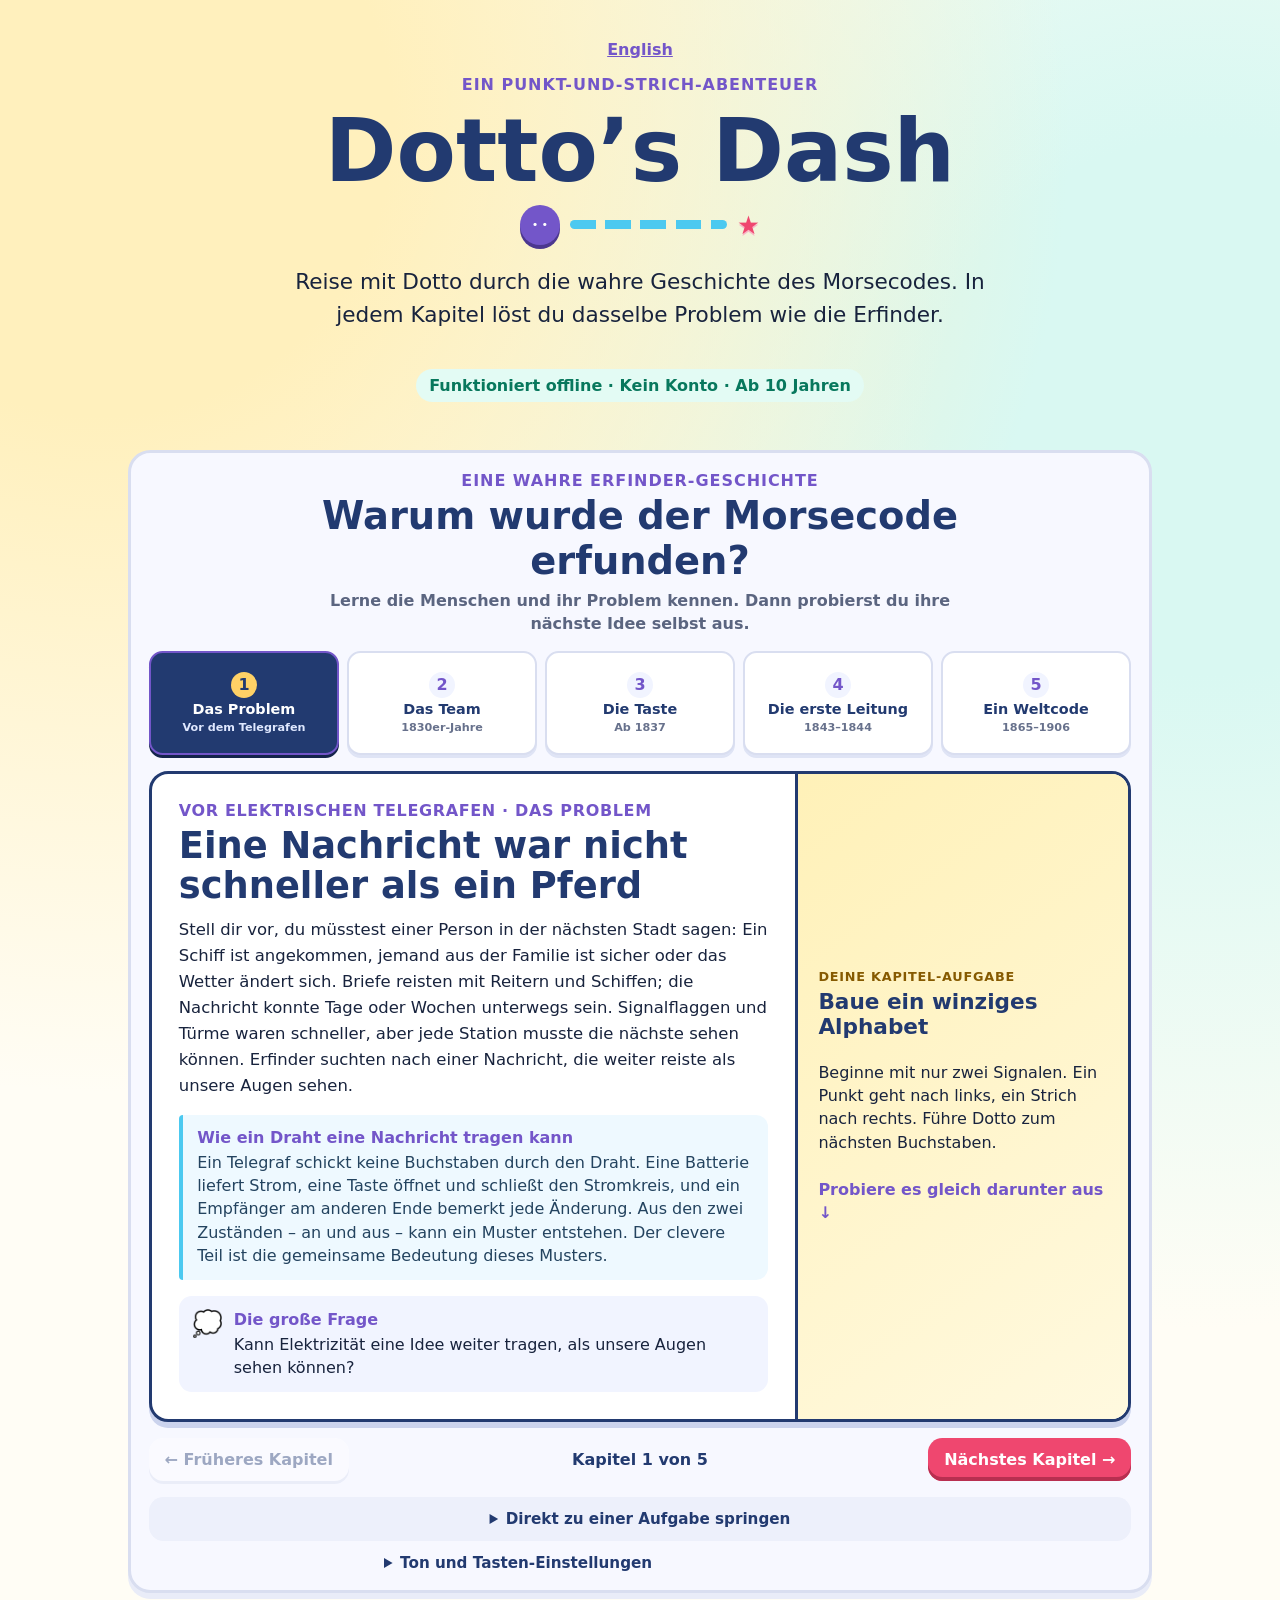
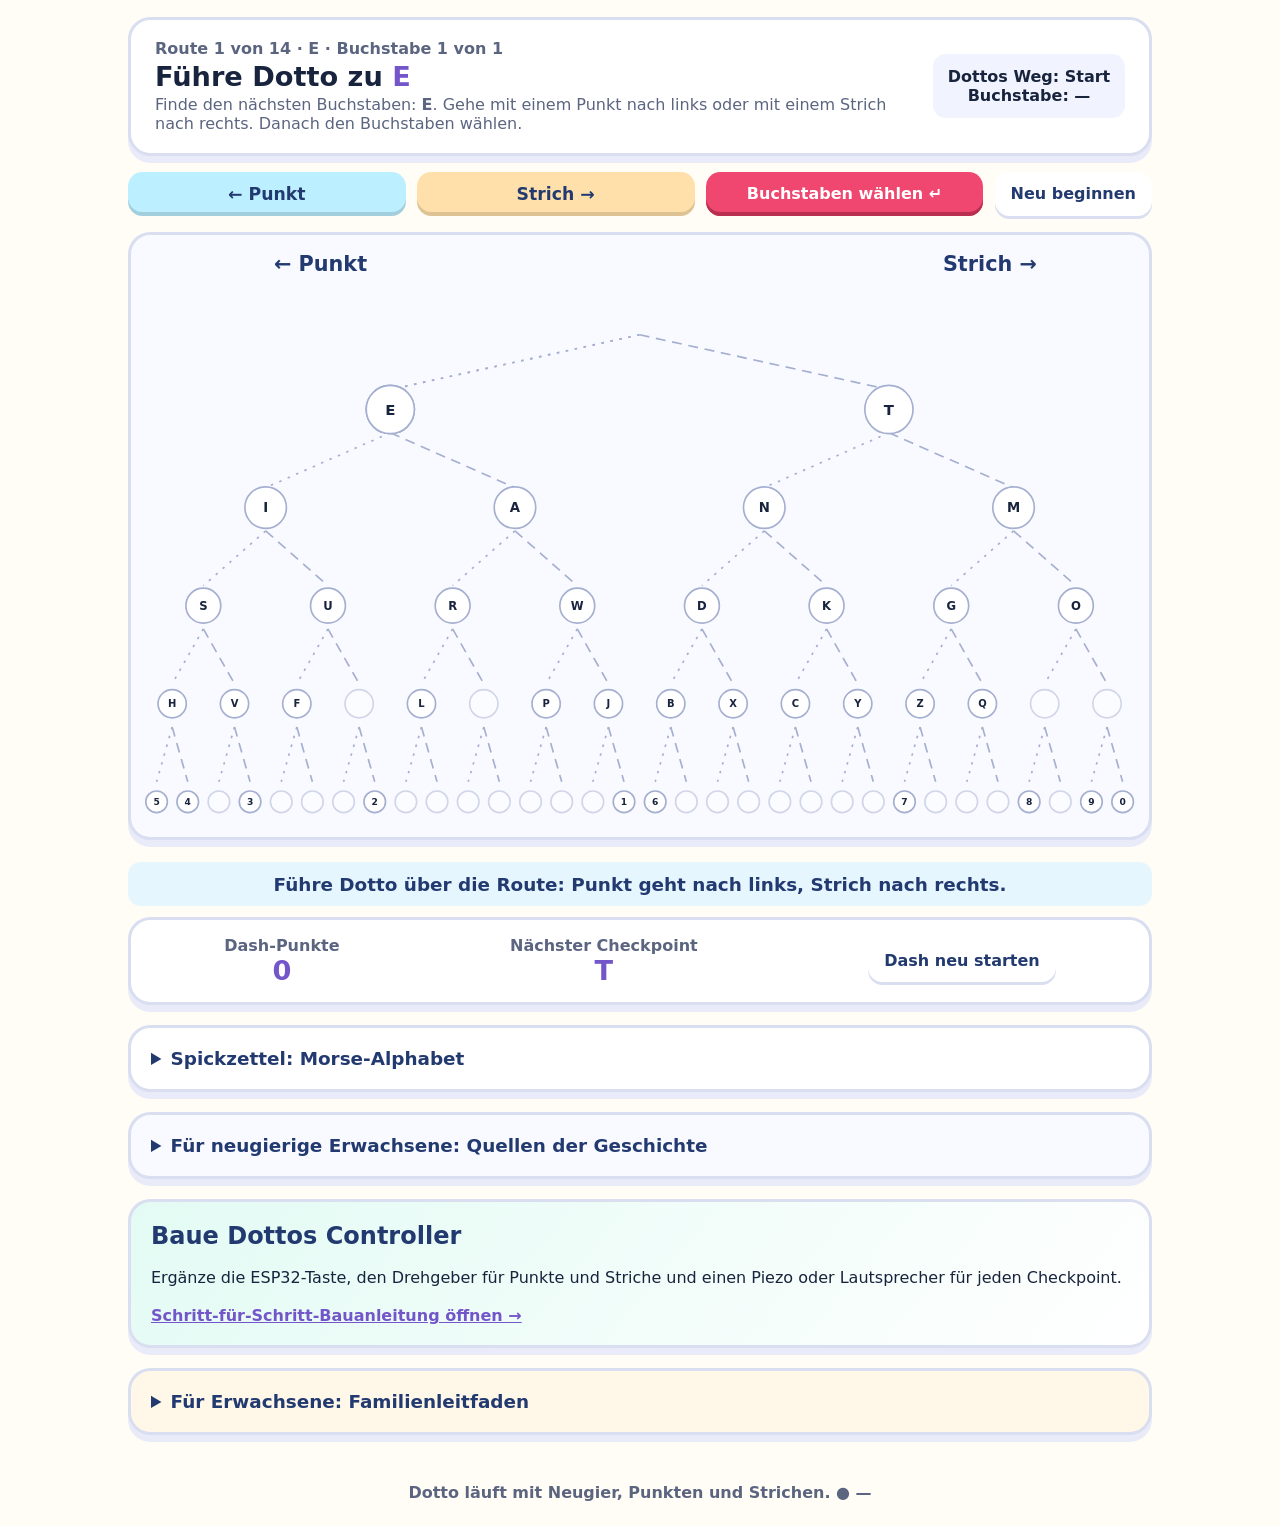
==== commit 8ad83f0f: "expanded story" ====
--- a/de/index.html
+++ b/de/index.html
@@ -37,7 +37,8 @@
         <div class="story-copy">
           <p id="story-period" class="story-period">Vor elektrischen Telegrafen · Das Problem</p>
           <h3 id="story-title">Eine Nachricht war nicht schneller als ein Pferd</h3>
-          <p id="story-text">Briefe reisten mit Reitern und Schiffen. Signalflaggen und Türme waren schneller, aber man musste die nächste Station sehen können. Erfinder wollten Nachrichten durch einen Draht schicken.</p>
+          <p id="story-text">Stell dir vor, du müsstest einer Person in der nächsten Stadt sagen: Ein Schiff ist angekommen, jemand aus der Familie ist sicher oder das Wetter ändert sich. Briefe reisten mit Reitern und Schiffen; die Nachricht konnte Tage oder Wochen unterwegs sein. Signalflaggen und Türme waren schneller, aber jede Station musste die nächste sehen können. Erfinder suchten nach einer Nachricht, die weiter reiste als unsere Augen sehen.</p>
+          <div class="story-detail"><strong id="story-detail-title">Wie ein Draht eine Nachricht tragen kann</strong><p id="story-detail">Eine Batterie liefert Strom, eine Taste öffnet und schließt den Stromkreis, und ein Empfänger am anderen Ende bemerkt jede Änderung. Aus den zwei Zuständen – an und aus – kann ein Muster entstehen. Der clevere Teil ist die gemeinsame Bedeutung dieses Musters.</p></div>
           <div class="story-people"><span aria-hidden="true">💭</span><p><strong id="story-people-title">Die große Frage</strong><span id="story-people-text">Kann Elektrizität eine Idee weiter tragen, als unsere Augen sehen können?</span></p></div>
         </div>
         <aside class="story-mission">
--- a/style.css
+++ b/style.css
@@ -56,6 +56,9 @@
 .story-period { margin: 0; color: var(--purple); font-weight: 900; letter-spacing: .04em; text-transform: uppercase; }
 .story-copy > h3 { margin: .35rem 0 .65rem; color: var(--navy); font-size: clamp(1.6rem, 4vw, 2.3rem); line-height: 1.1; }
 .story-copy > p:not(.story-period) { margin: 0; font-size: 1.03rem; line-height: 1.58; }
+.story-detail { margin-top: 1rem; padding: .8rem .9rem; border-left: 4px solid var(--sky); border-radius: .25rem .75rem .75rem .25rem; background: #eef9ff; color: #23435f; }
+.story-detail strong { color: var(--purple); }
+.story-detail p { margin: .25rem 0 0; line-height: 1.45; }
 .story-people { display: flex; align-items: flex-start; gap: .7rem; margin-top: 1rem; padding: .8rem; border-radius: .8rem; background: var(--soft); }
 .story-people > span { font-size: 1.55rem; }
 .story-people p { display: grid; gap: .2rem; margin: 0; line-height: 1.4; }
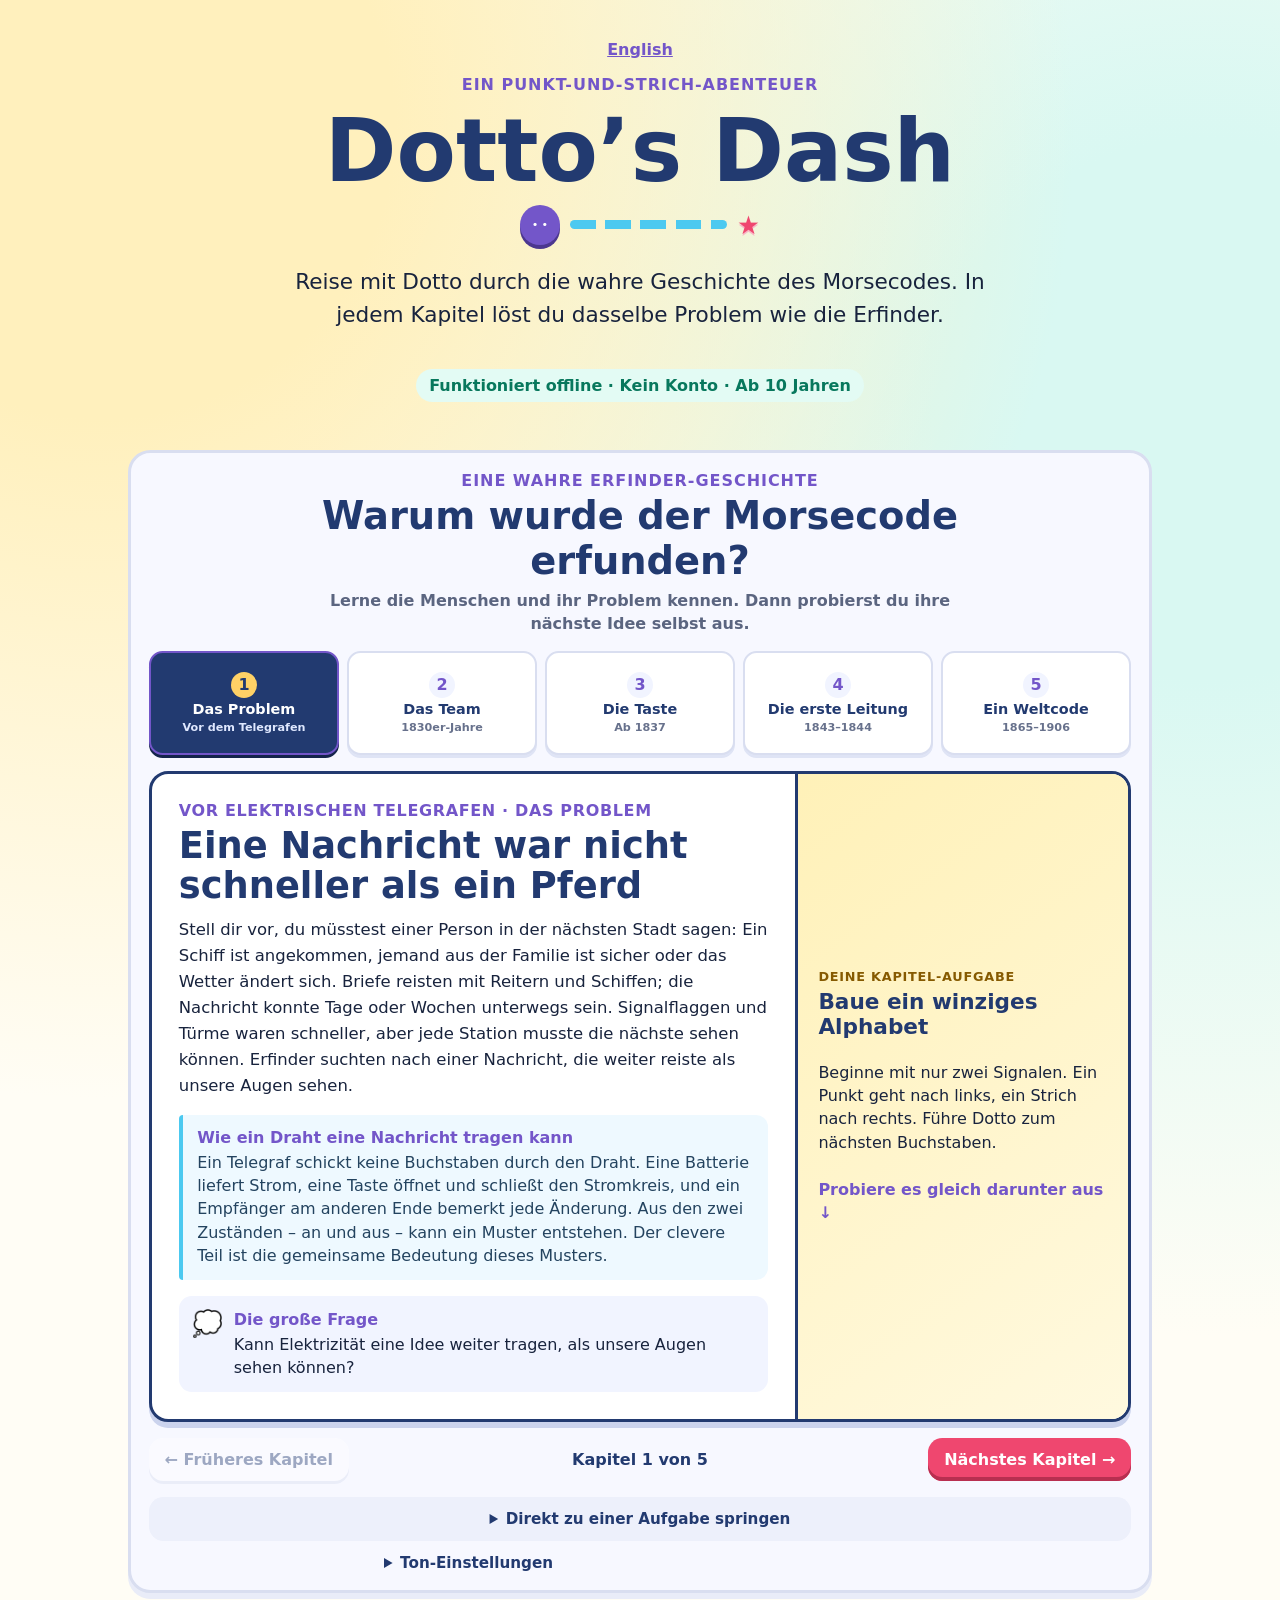
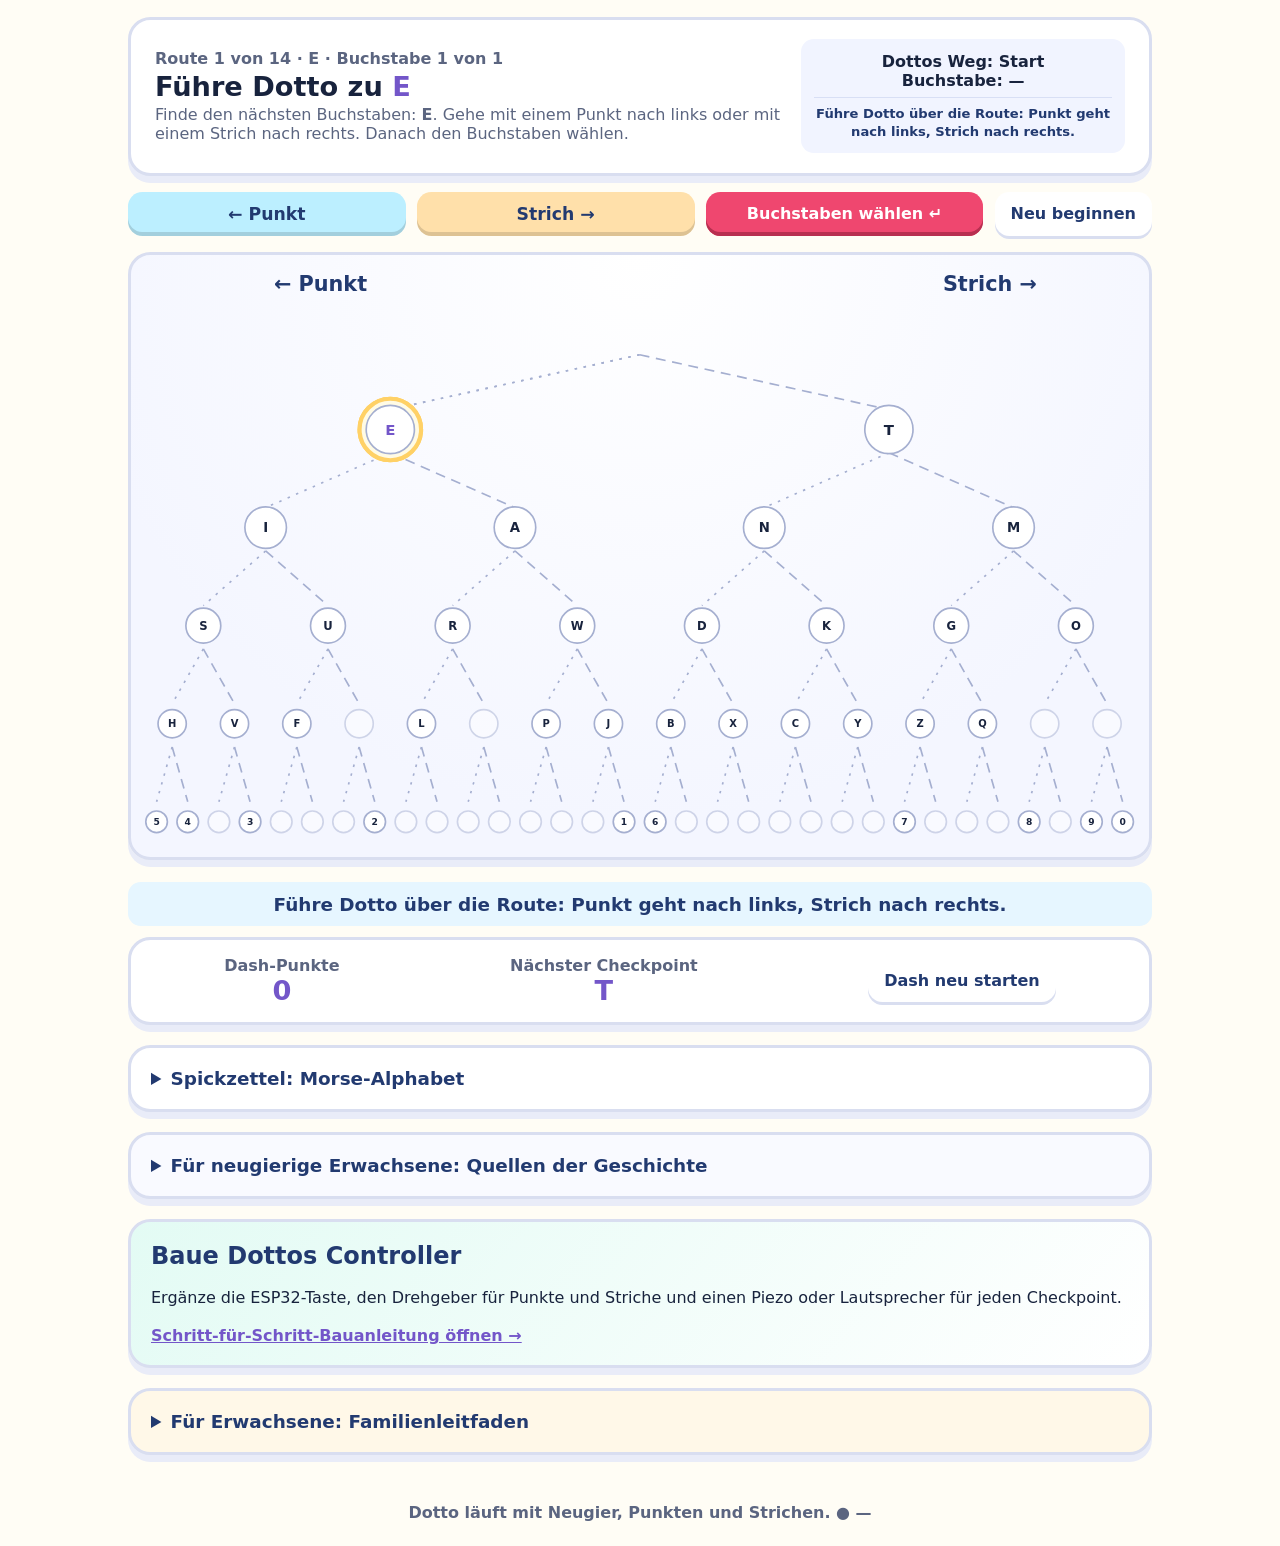
==== commit 96d139bd: "changes to key behaviour. improved tree view" ====
--- a/de/index.html
+++ b/de/index.html
@@ -65,9 +65,8 @@
         </div>
       </details>
       <details class="play-settings">
-        <summary>Ton und Tasten-Einstellungen</summary>
+        <summary>Ton-Einstellungen</summary>
         <label class="sound-toggle"><input id="sound-toggle" type="checkbox" checked> Tasten-Töne</label>
-        <label class="pause-control" for="letter-pause"><span>Buchstabenpause: <output id="letter-pause-value">500 ms</output></span><input id="letter-pause" type="range" min="300" max="2000" step="100" value="500"><small>Nach dieser Pause beginnt der nächste Buchstabe.</small></label>
       </details>
     </section>
 
@@ -84,7 +83,18 @@
       <div class="input-card free-key-card">
         <button id="free-key-button" class="morse-key-button" type="button"><span aria-hidden="true">●</span><strong>Morse-Taste halten</strong><small>Kurz = Punkt · lang = Strich</small></button>
         <button id="free-clear-button" class="secondary-button" type="button">Neu beginnen</button>
-        <p class="keyboard-help">Leertaste am Computer halten, diese Taste auf dem Touchscreen drücken oder den echten Taster benutzen. Pause macht einen Buchstaben daraus.</p>
+        <p class="keyboard-help">Leertaste am Computer halten, diese Taste auf dem Touchscreen drücken oder den echten Taster benutzen.</p>
+        <details class="free-key-help">
+          <summary>Hilfe &amp; Timing einstellen</summary>
+          <div class="free-key-help-content">
+            <p><strong>So sendest du:</strong> Kurz drücken ist ein Punkt. Ab der Strich-Grenze wird dein Druck ein Strich. Warte die Buchstabenpause zwischen Buchstaben und die Wortpause zwischen Wörtern.</p>
+            <div class="timing-controls">
+              <label class="pause-control" for="dash-threshold"><span>Strich ab: <output id="dash-threshold-value">250 ms</output></span><input id="dash-threshold" type="range" min="100" max="1000" step="50" value="250"><small>Kürzere Drucke sind Punkte.</small></label>
+              <label class="pause-control" for="letter-pause"><span>Buchstabenpause: <output id="letter-pause-value">500 ms</output></span><input id="letter-pause" type="range" min="300" max="2000" step="100" value="500"><small>Danach liest der Decoder einen Buchstaben.</small></label>
+              <label class="pause-control" for="word-pause"><span>Wortpause: <output id="word-pause-value">1200 ms</output></span><input id="word-pause" type="range" min="700" max="5000" step="100" value="1200"><small>Danach setzt der Decoder ein Leerzeichen.</small></label>
+            </div>
+          </div>
+        </details>
       </div>
     </section>
 
@@ -139,7 +149,7 @@
         <button id="tree-confirm-button" class="primary-button tree-confirm-button" type="button">Buchstaben wählen ↵</button>
         <button id="tree-reset-button" class="secondary-button" type="button">Neu beginnen</button>
       </div>
-      <p class="tree-mobile-tip">Wische seitlich durch den Baum. Mit zwei Fingern kannst du zoomen.</p>
+      <p class="tree-mobile-tip">Wische seitlich, um alle Code-Wege zu erkunden.</p>
       <div id="morse-tree" class="tree-wrap" tabindex="0"></div>
     </section>
 
--- a/style.css
+++ b/style.css
@@ -129,6 +129,13 @@
 .morse-input { display: block; min-height: 5rem; padding: .65rem; margin: .5rem 0 1rem; border-radius: .9rem; background: var(--soft); color: var(--navy); font: 900 clamp(2.2rem, 8vw, 4.4rem)/1 ui-monospace, SFMono-Regular, Consolas, monospace; letter-spacing: .12em; }
 .free-message { display: block; min-height: 3.4rem; padding: .45rem .7rem; border-radius: .8rem; background: white; color: var(--purple); font: 900 clamp(2rem, 8vw, 3.6rem)/1.15 ui-monospace, SFMono-Regular, Consolas, monospace; letter-spacing: .12em; overflow-wrap: anywhere; }
 .free-key-card { display: grid; align-content: center; gap: 1rem; }
+.free-key-help { width: 100%; padding: .8rem .9rem; border: 2px solid #c9d1ed; border-radius: 1rem; background: var(--soft); color: var(--navy); text-align: left; }
+.free-key-help > summary { font-size: 1rem; }
+.free-key-help-content { margin-top: .75rem; }
+.free-key-help-content > p { margin: 0; color: #4d5877; font-size: .92rem; line-height: 1.45; }
+.timing-controls { display: grid; grid-template-columns: repeat(3, minmax(0, 1fr)); gap: .75rem; margin-top: .8rem; }
+.free-key-help .pause-control { margin: 0; font-size: .88rem; }
+.free-key-help .pause-control small { font-size: .78rem; line-height: 1.35; }
 .morse-key-button { display: grid; min-height: 15rem; place-content: center; gap: .6rem; border: 0; border-radius: 1.4rem; background: linear-gradient(145deg, #243d77, #14244b); color: white; cursor: pointer; touch-action: none; user-select: none; box-shadow: inset 0 -10px 0 #0e1b3a, 0 8px 0 #cbd3ed; transition: transform .08s ease, box-shadow .08s ease, background .08s ease; }
 .morse-key-button > span { display: block; color: var(--yellow); font-size: 3.7rem; line-height: .8; text-shadow: 0 0 1rem #ffd16699; }
 .morse-key-button strong { font-size: clamp(1.5rem, 5vw, 2.3rem); }
@@ -150,22 +157,74 @@
 .tree-intro { display: flex; align-items: center; justify-content: space-between; gap: 1rem; padding: 1.2rem 1.5rem; }
 .tree-intro h2 { margin: .2rem 0; font-size: 1.7rem; }
 .tree-intro p:not(.mission-count) { margin: 0; color: #5b6580; }
-.tree-status { min-width: 12rem; padding: .8rem; border-radius: .8rem; background: var(--soft); text-align: center; font-weight: 800; }
+.tree-status { display: grid; min-width: 12rem; gap: .45rem; padding: .8rem; border-radius: .8rem; background: var(--soft); text-align: center; font-weight: 800; }
+.tree-status-route { display: block; }
+.tree-status-notice { display: block; padding-top: .45rem; border-top: 1px solid #d8dff5; color: var(--navy); font-size: .82rem; line-height: 1.35; }
+.tree-status-notice.good { color: #05755a; }
+.tree-status-notice.try { color: #a2354f; }
 .tree-controls { grid-template-columns: 1fr 1fr 1fr auto; }
 .tree-confirm-button { min-width: 10rem; }
 .tree-mobile-tip { display: none; margin: -.45rem 0 -.15rem; color: #5b6580; font-size: .9rem; font-weight: 700; text-align: center; }
-.tree-wrap { padding: .65rem; overflow-x: auto; overscroll-behavior-x: contain; background: #f9faff; touch-action: pan-x pinch-zoom; -webkit-overflow-scrolling: touch; }
+.tree-stage { display: none; }
+.tree-wrap { position: relative; padding: .65rem; overflow-x: auto; overscroll-behavior-x: contain; background: radial-gradient(circle at 50% 0, #fff, #f4f6ff 72%); touch-action: pan-x pan-y pinch-zoom; -webkit-overflow-scrolling: touch; scrollbar-color: #a5afd0 transparent; }
 .morse-tree-svg { display: block; min-width: 60rem; width: 100%; height: auto; }
 .tree-link { fill: none; stroke: #a5afd0; stroke-width: 2; }
 .tree-link.dot-link { stroke-dasharray: 3 8; }
 .tree-link.dash-link { stroke-dasharray: 12 8; }
-.tree-link.active-link { stroke: var(--pink); stroke-width: 4; stroke-dasharray: none; marker-end: url(#tree-arrow); }
+.tree-link.active-link { stroke: var(--pink); stroke-width: 4; stroke-dasharray: 1000; stroke-dashoffset: 0; marker-end: url(#tree-arrow); }
+.tree-link.newest-link { animation: tree-link-draw .32s cubic-bezier(.2, .8, .2, 1) both; }
 .tree-node circle { fill: white; stroke: #a5afd0; stroke-width: 2; }
 .tree-node text { fill: var(--ink); font-weight: 900; text-anchor: middle; }
 .tree-node.empty { opacity: .48; }
-.tree-node.current circle { stroke: var(--pink); stroke-width: 4; }
+.tree-node .tree-target-ring { fill: #fffbe5; stroke: var(--yellow); stroke-width: 5; }
+.tree-node.target text { fill: var(--purple); }
+.tree-node.current > circle:not(.tree-dotto):not(.tree-target-ring) { stroke: var(--pink); stroke-width: 4; }
 .tree-node.current text { fill: var(--pink); }
+.tree-node .tree-dotto { fill: var(--pink); stroke: white; stroke-width: 3; filter: drop-shadow(0 2px 0 #b82f50); animation: tree-dotto-land .34s cubic-bezier(.2, .9, .3, 1.35) both; }
 .tree-label { fill: var(--navy); font-size: 25px; font-weight: 900; }
+@keyframes tree-link-draw { from { stroke-dashoffset: 1000; } to { stroke-dashoffset: 0; } }
+@keyframes tree-dotto-land { from { opacity: 0; transform: scale(.35); transform-origin: center; } to { opacity: 1; transform: scale(1); transform-origin: center; } }
+
+@media (max-width: 63rem) {
+  .tree-controls { display: none; }
+  .tree-mobile-tip { display: block; }
+  .tree-stage { display: grid; gap: .65rem; padding: .8rem; border: 3px solid var(--line); border-radius: 1.2rem; background: linear-gradient(145deg, #fff7d8, #fff 58%, #f0f9ff); box-shadow: 0 6px 0 #e9ecf8; }
+  .tree-stage-identity { display: grid; grid-template-columns: 2.8rem minmax(0, 1fr) auto; align-items: center; gap: .65rem; }
+  .tree-stage-dotto { display: grid; width: 2.8rem; aspect-ratio: 1; place-items: center; border-radius: 50%; background: var(--pink); color: white; box-shadow: 0 3px 0 #b82f50; animation: tree-stage-arrive .32s cubic-bezier(.2, .9, .3, 1.35) both; }
+  .tree-stage-dotto > span { color: var(--yellow); font-size: 1.2rem; text-shadow: 0 0 .55rem #ffd166; }
+  .tree-stage-location { display: grid; gap: .05rem; min-width: 0; }
+  .tree-stage-location small { color: #5b6580; font-weight: 800; }
+  .tree-stage-location strong { overflow: hidden; color: var(--navy); font: 900 clamp(1.15rem, 5vw, 1.6rem)/1.1 ui-monospace, SFMono-Regular, Consolas, monospace; letter-spacing: .08em; text-overflow: ellipsis; white-space: nowrap; }
+  .tree-stage-letter { display: grid; min-width: 2.6rem; min-height: 2.6rem; place-items: center; border: 2px solid #dbd4f7; border-radius: .8rem; background: #f3f0ff; color: var(--purple); font: 900 1.45rem/1 ui-monospace, SFMono-Regular, Consolas, monospace; }
+  .tree-stage-trail { display: grid; grid-template-columns: repeat(5, minmax(0, 1fr)); gap: .35rem; }
+  .tree-stage-slot { display: grid; min-height: 1.75rem; place-items: center; border: 1px dashed #c5cce6; border-radius: .55rem; background: #fff; color: #a5afd0; font: 900 .95rem/1 ui-monospace, SFMono-Regular, Consolas, monospace; }
+  .tree-stage-slot.is-filled { border-style: solid; color: var(--navy); animation: tree-slot-fill .22s ease-out both; }
+  .tree-stage-slot.dot { background: #e3f8ff; border-color: #89d9f3; }
+  .tree-stage-slot.dash { background: #fff2dc; border-color: #f5c878; }
+  .tree-stage-turns { display: grid; grid-template-columns: repeat(2, minmax(0, 1fr)); gap: .65rem; }
+  .tree-stage-turn { display: grid; min-height: 4.65rem; align-content: center; gap: .05rem; border: 0; border-radius: .9rem; padding: .5rem; color: var(--navy); cursor: pointer; font: inherit; font-weight: 900; box-shadow: inset 0 -4px 0 #0002; transition: transform .12s ease, box-shadow .12s ease; }
+  .tree-stage-turn > span { font-size: .88rem; }
+  .tree-stage-turn strong { font: 900 1.55rem/1 ui-monospace, SFMono-Regular, Consolas, monospace; }
+  .tree-stage-turn small { color: #4e5e7f; font-size: .78rem; font-weight: 800; }
+  .tree-stage-turn.dot { background: #bcefff; }
+  .tree-stage-turn.dash { background: #ffe0aa; }
+  .tree-stage-actions { display: grid; grid-template-columns: minmax(0, 1fr) auto; gap: .65rem; }
+  .tree-stage-actions button { min-height: 3.35rem; }
+  .tree-stage-actions .secondary-button { min-width: 7.5rem; }
+  .tree-stage-notice { min-height: 1.3rem; margin: 0; padding: .1rem .35rem; border-radius: .55rem; color: var(--navy); font-size: .86rem; font-weight: 800; line-height: 1.35; text-align: center; }
+  .tree-stage-notice.good { background: #ddfff4; color: #05755a; }
+  .tree-stage-notice.try { background: #ffe5ec; color: #a2354f; }
+  .morse-tree-svg { min-width: 60rem; }
+}
+
+@keyframes tree-stage-arrive { from { opacity: .4; transform: translateX(-.5rem) scale(.85); } to { opacity: 1; transform: translateX(0) scale(1); } }
+@keyframes tree-slot-fill { from { opacity: .25; transform: translateY(-.3rem) scale(.8); } to { opacity: 1; transform: translateY(0) scale(1); } }
+.signal-button:active, .tree-stage-turn:active { transform: translateY(3px); box-shadow: inset 0 -1px 0 #0002; }
+
+@media (prefers-reduced-motion: reduce) {
+  .tree-link.newest-link, .tree-node .tree-dotto, .tree-stage-dotto, .tree-stage-slot.is-filled { animation: none; }
+  .tree-stage-turn, .signal-button { transition: none; }
+}
 
 .listen-card, .answer-card { padding: 1.5rem; border: 3px solid var(--line); border-radius: 1.4rem; background: white; box-shadow: 0 7px 0 #e9ecf8; text-align: center; }
 .listen-card { background: linear-gradient(145deg, #e6f6ff, white); }
@@ -199,6 +258,11 @@
 .wifi-content p { line-height: 1.5; }
 .wifi-setup-form { display: grid; gap: .7rem; max-width: 34rem; }
 .ota-file-input { width: 100%; padding: .7rem; border: 2px dashed #d98da0; border-radius: .8rem; background: white; color: var(--navy); }
+.ota-progress { width: 100%; height: 1.2rem; accent-color: #a2354f; }
+.ota-status { min-height: 1.5rem; margin: 0; line-height: 1.45; font-weight: 700; }
+.ota-status.ready { color: var(--navy); }
+.ota-status.success { color: #05755a; }
+.ota-status.error { color: #a2354f; }
 summary { cursor: pointer; color: var(--navy); font-size: 1.15rem; font-weight: 900; }
 /* The track minimum is set by the longest code ("— — — — —"), which must not wrap
    and must not spill out of its tile. */
@@ -282,6 +346,7 @@
   .story-controls button:first-child { grid-column: 1; grid-row: 2; justify-self: stretch; }
   .story-controls button:last-child { grid-column: 2; grid-row: 2; justify-self: stretch; }
   .mode-options { grid-template-columns: repeat(2, minmax(0, 1fr)); }
+  .timing-controls { grid-template-columns: 1fr; }
   .mode-button { min-height: 6.2rem; }
   .start-adventure { min-height: 5.3rem; }
   .activity-picker .mode-options { grid-template-columns: repeat(2, minmax(0, 1fr)); }
@@ -293,7 +358,7 @@
   .tree-controls .secondary-button { grid-column: auto; }
   .tree-confirm-button { min-width: 0; }
   .tree-mobile-tip { display: block; }
-  .morse-tree-svg { min-width: 54rem; }
+  .morse-tree-svg { min-width: 60rem; }
   .progress-card { flex-wrap: wrap; }
   .mission-card, .input-card, .listen-card, .answer-card { padding: 1.1rem; }
   .cheat-sheet, .story-sources, .make-it-card, .family-guide, .wifi-card, .ota-card { padding: 1rem; }
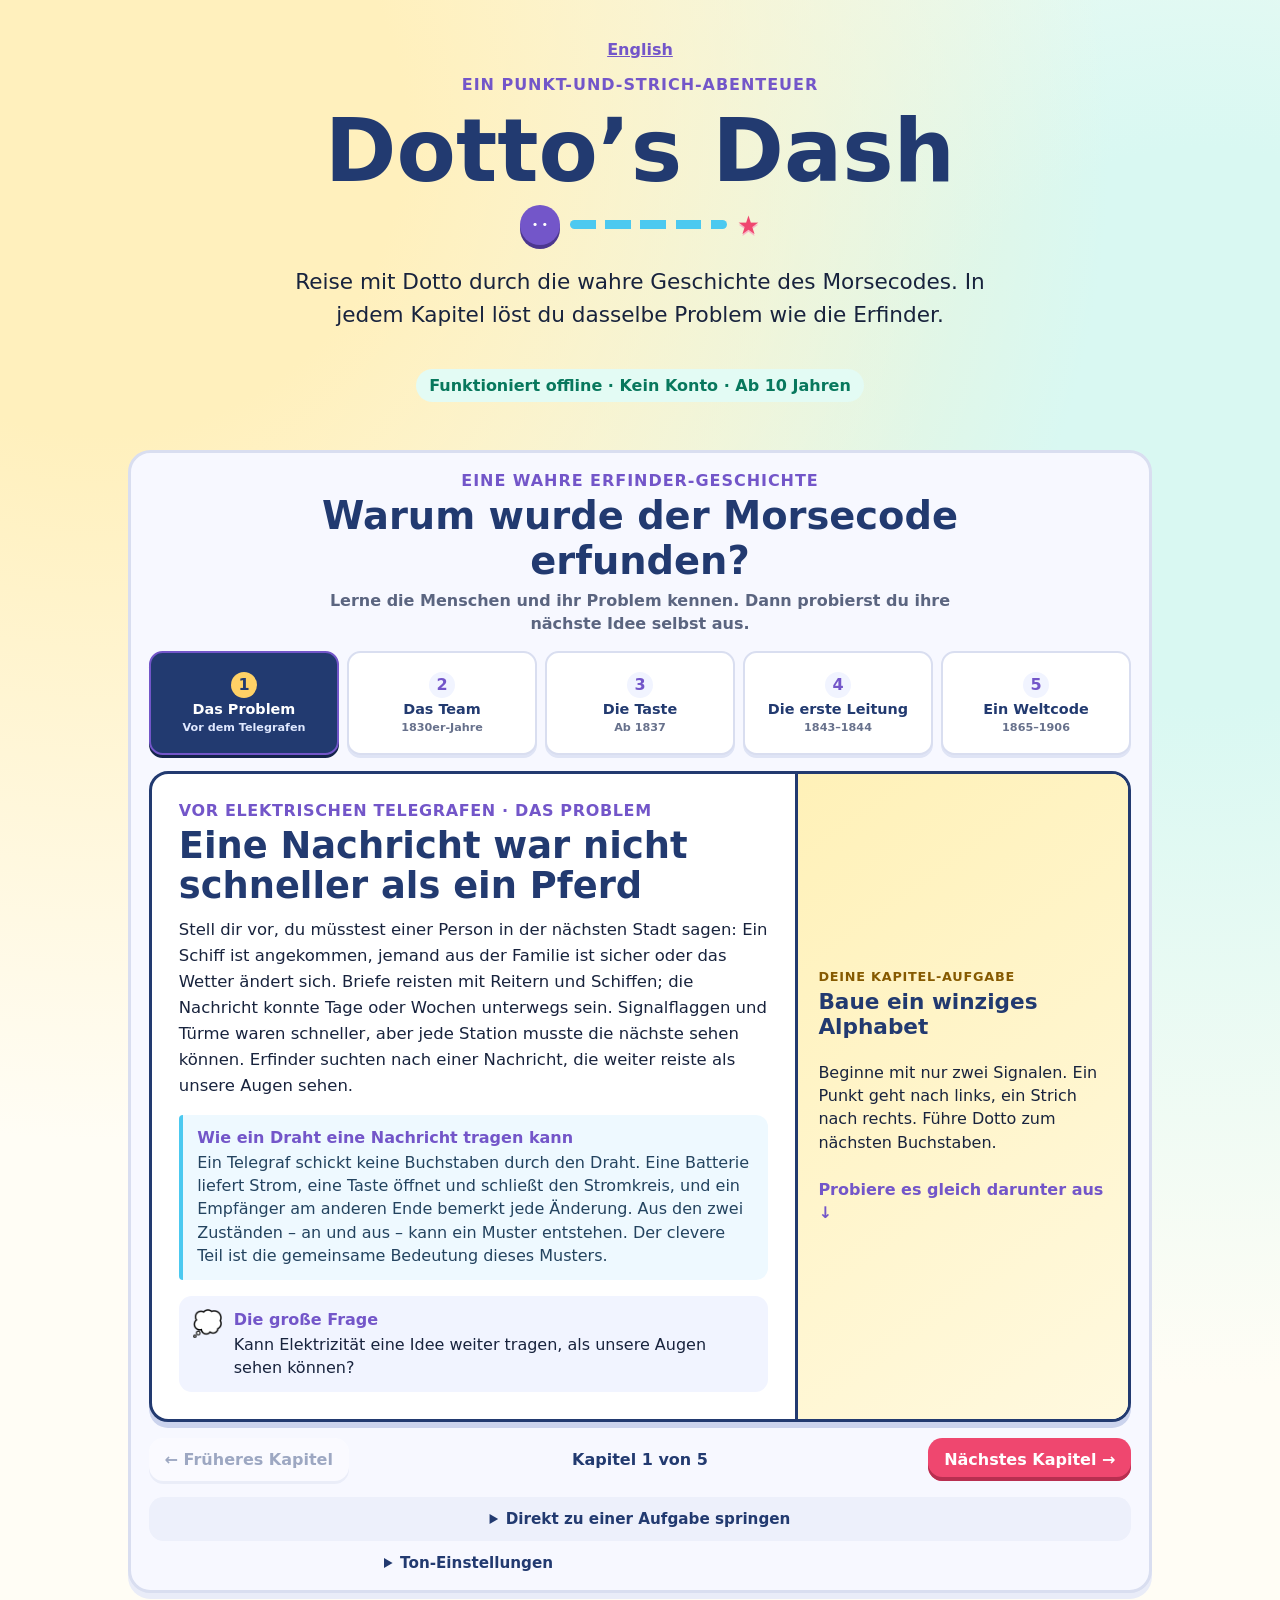
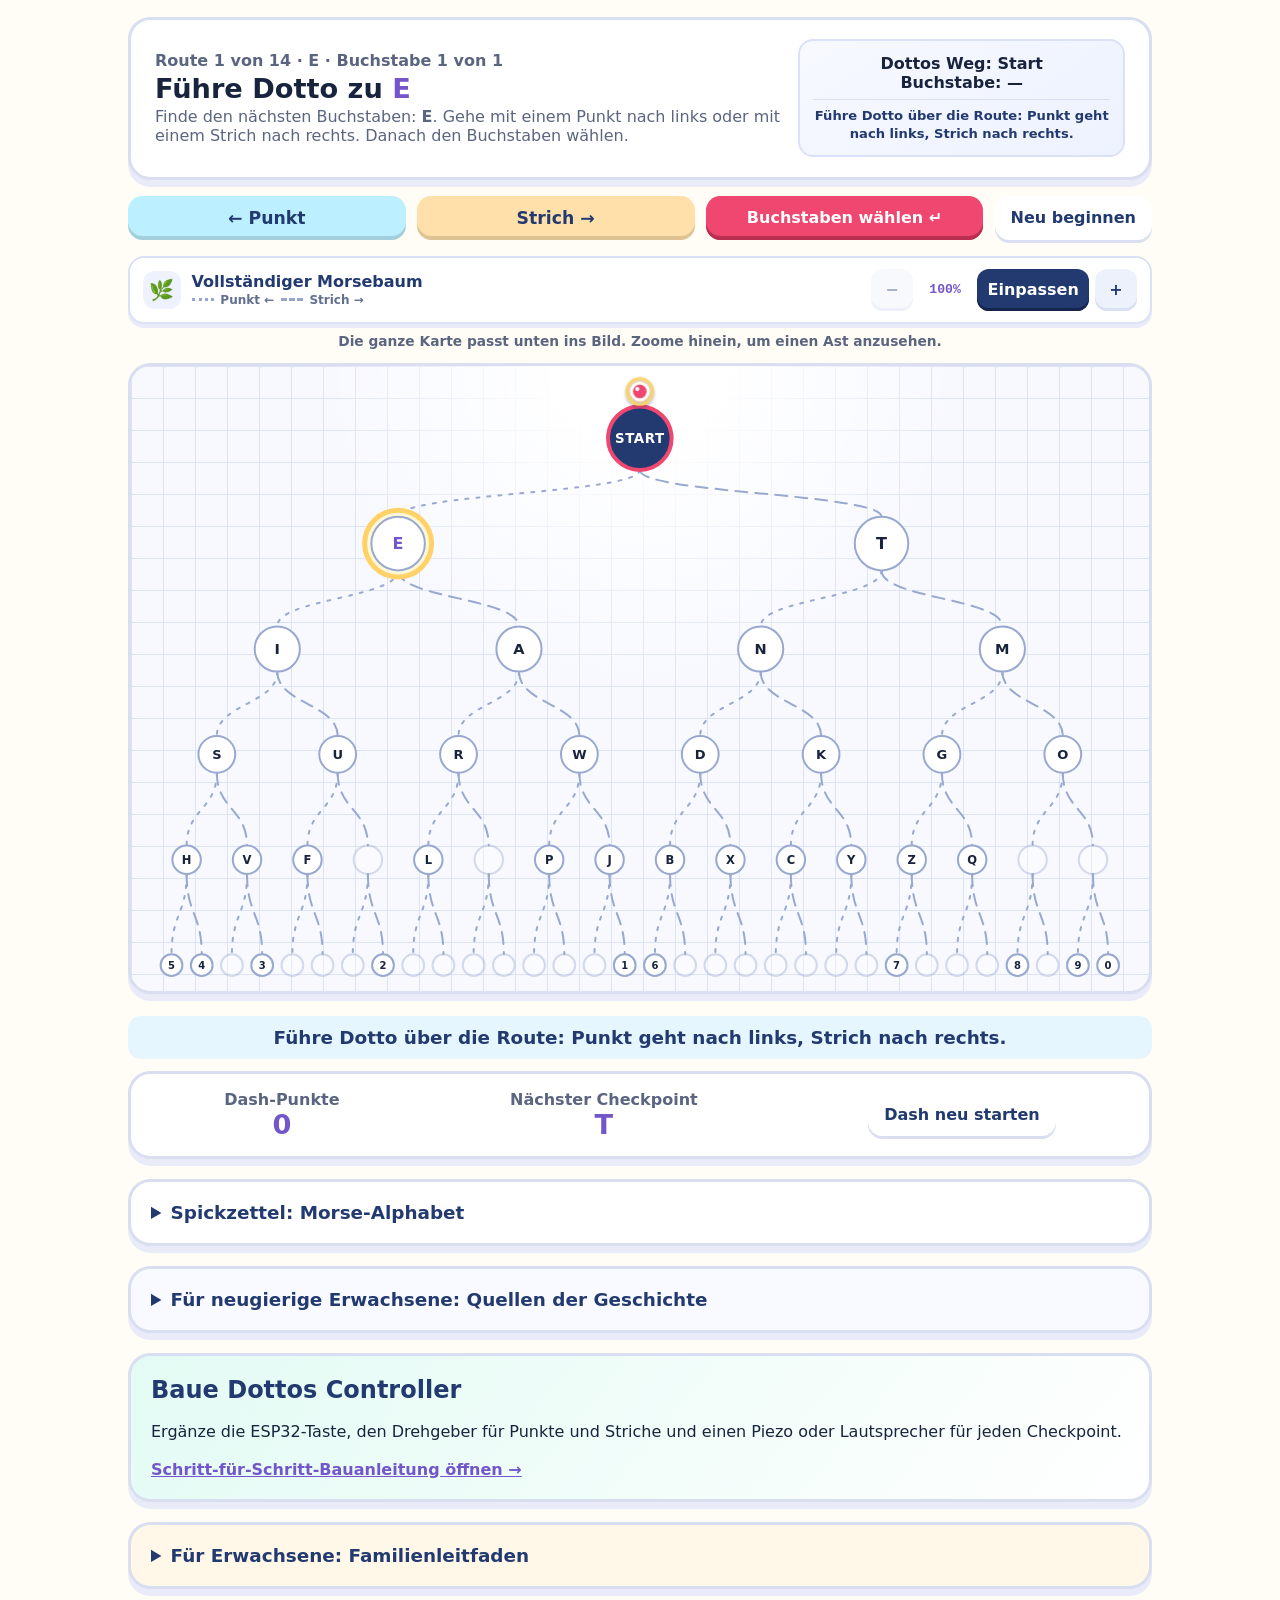
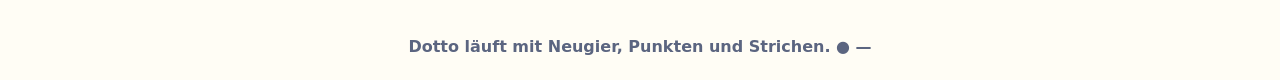
==== commit 90130ee4: "reworked tree" ====
--- a/de/index.html
+++ b/de/index.html
@@ -149,7 +149,7 @@
         <button id="tree-confirm-button" class="primary-button tree-confirm-button" type="button">Buchstaben wählen ↵</button>
         <button id="tree-reset-button" class="secondary-button" type="button">Neu beginnen</button>
       </div>
-      <p class="tree-mobile-tip">Wische seitlich, um alle Code-Wege zu erkunden.</p>
+      <p class="tree-mobile-tip">Die ganze Karte passt unten ins Bild. Zoome hinein, um einen Ast anzusehen.</p>
       <div id="morse-tree" class="tree-wrap" tabindex="0"></div>
     </section>
 
--- a/style.css
+++ b/style.css
@@ -157,64 +157,93 @@
 .tree-intro { display: flex; align-items: center; justify-content: space-between; gap: 1rem; padding: 1.2rem 1.5rem; }
 .tree-intro h2 { margin: .2rem 0; font-size: 1.7rem; }
 .tree-intro p:not(.mission-count) { margin: 0; color: #5b6580; }
-.tree-status { display: grid; min-width: 12rem; gap: .45rem; padding: .8rem; border-radius: .8rem; background: var(--soft); text-align: center; font-weight: 800; }
+.tree-status { display: grid; min-width: 12rem; gap: .45rem; padding: .8rem; border: 2px solid #dbe2f7; border-radius: .95rem; background: linear-gradient(145deg, #f7f9ff, #edf2ff); text-align: center; font-weight: 800; }
 .tree-status-route { display: block; }
 .tree-status-notice { display: block; padding-top: .45rem; border-top: 1px solid #d8dff5; color: var(--navy); font-size: .82rem; line-height: 1.35; }
 .tree-status-notice.good { color: #05755a; }
 .tree-status-notice.try { color: #a2354f; }
 .tree-controls { grid-template-columns: 1fr 1fr 1fr auto; }
 .tree-confirm-button { min-width: 10rem; }
-.tree-mobile-tip { display: none; margin: -.45rem 0 -.15rem; color: #5b6580; font-size: .9rem; font-weight: 700; text-align: center; }
+.tree-mobile-tip { margin: -.45rem 0 -.15rem; color: #5b6580; font-size: .86rem; font-weight: 700; text-align: center; }
 .tree-stage { display: none; }
-.tree-wrap { position: relative; padding: .65rem; overflow-x: auto; overscroll-behavior-x: contain; background: radial-gradient(circle at 50% 0, #fff, #f4f6ff 72%); touch-action: pan-x pan-y pinch-zoom; -webkit-overflow-scrolling: touch; scrollbar-color: #a5afd0 transparent; }
-.morse-tree-svg { display: block; min-width: 60rem; width: 100%; height: auto; }
-.tree-link { fill: none; stroke: #a5afd0; stroke-width: 2; }
+.tree-map-toolbar { display: flex; align-items: center; justify-content: space-between; gap: .8rem; padding: .7rem .8rem; border: 2px solid #dbe2f7; border-radius: 1rem; background: white; box-shadow: 0 4px 0 #e9ecf8; }
+.tree-map-heading { display: flex; align-items: center; gap: .65rem; min-width: 0; color: var(--navy); }
+.tree-map-heading > span:last-child { display: grid; gap: .12rem; min-width: 0; }
+.tree-map-heading strong { line-height: 1.1; }
+.tree-map-heading small { display: flex; align-items: center; flex-wrap: wrap; gap: .25rem .4rem; color: #62708f; font-size: .75rem; font-weight: 800; }
+.tree-map-icon { display: grid; width: 2.4rem; aspect-ratio: 1; flex: 0 0 auto; place-items: center; border-radius: .75rem; background: #eef2ff; color: var(--purple); font-size: 1.25rem; }
+.tree-legend-line { display: inline-block; width: 1.4rem; height: 0; border-top: 3px solid #96a5cf; }
+.tree-legend-line.dot { border-top-style: dotted; background: transparent; }
+.tree-legend-line.dash { border-top-style: dashed; background: transparent; }
+.tree-map-actions { display: flex; align-items: center; gap: .35rem; flex: 0 0 auto; }
+.tree-map-tool { display: grid; min-width: 2.65rem; min-height: 2.65rem; place-items: center; border: 0; border-radius: .75rem; padding: .45rem .65rem; background: #edf1fb; color: var(--navy); cursor: pointer; font-weight: 900; box-shadow: inset 0 -3px 0 #d9e0f3; }
+.tree-map-tool:hover { background: #e1e8fa; }
+.tree-map-fit { min-width: 4rem; background: var(--navy); color: white; box-shadow: inset 0 -3px 0 #14244b; }
+.tree-map-zoom { min-width: 3.3rem; color: var(--purple); font: 900 .82rem/1 ui-monospace, SFMono-Regular, Consolas, monospace; text-align: center; }
+.tree-wrap { position: relative; max-height: min(72vh, 48rem); padding: .45rem; overflow: auto; overscroll-behavior: contain; background-color: #f7f9ff; background-image: radial-gradient(circle at 50% 0, #fff 0 9%, transparent 40%), linear-gradient(#dce3f5 1px, transparent 1px), linear-gradient(90deg, #dce3f5 1px, transparent 1px); background-size: auto, 2rem 2rem, 2rem 2rem; touch-action: pan-x pan-y pinch-zoom; -webkit-overflow-scrolling: touch; scrollbar-color: #a5afd0 transparent; scrollbar-gutter: stable both-edges; }
+.tree-wrap.is-fit { max-height: none; overflow: hidden; scrollbar-gutter: auto; }
+.morse-tree-svg { display: block; width: var(--tree-map-width, 100%); min-width: 0; max-width: none; height: auto; margin: 0 auto; }
+.tree-link { fill: none; stroke: #99a8cf; stroke-width: 2; stroke-linecap: round; vector-effect: non-scaling-stroke; }
 .tree-link.dot-link { stroke-dasharray: 3 8; }
 .tree-link.dash-link { stroke-dasharray: 12 8; }
 .tree-link.active-link { stroke: var(--pink); stroke-width: 4; stroke-dasharray: 1000; stroke-dashoffset: 0; marker-end: url(#tree-arrow); }
 .tree-link.newest-link { animation: tree-link-draw .32s cubic-bezier(.2, .8, .2, 1) both; }
-.tree-node circle { fill: white; stroke: #a5afd0; stroke-width: 2; }
+.tree-node .tree-node-disc { fill: white; stroke: #99a8cf; stroke-width: 2; vector-effect: non-scaling-stroke; }
 .tree-node text { fill: var(--ink); font-weight: 900; text-anchor: middle; }
-.tree-node.empty { opacity: .48; }
-.tree-node .tree-target-ring { fill: #fffbe5; stroke: var(--yellow); stroke-width: 5; }
+.tree-node.empty { opacity: .38; }
+.tree-node.root .tree-node-disc { fill: var(--navy); stroke: #14244b; stroke-width: 3; }
+.tree-node.root text { fill: white; letter-spacing: .04em; text-transform: uppercase; }
+.tree-node .tree-target-ring { fill: #fff8d8; stroke: var(--yellow); stroke-width: 5; vector-effect: non-scaling-stroke; }
 .tree-node.target text { fill: var(--purple); }
-.tree-node.current > circle:not(.tree-dotto):not(.tree-target-ring) { stroke: var(--pink); stroke-width: 4; }
+.tree-node.current .tree-node-disc { stroke: var(--pink); stroke-width: 4; }
 .tree-node.current text { fill: var(--pink); }
-.tree-node .tree-dotto { fill: var(--pink); stroke: white; stroke-width: 3; filter: drop-shadow(0 2px 0 #b82f50); animation: tree-dotto-land .34s cubic-bezier(.2, .9, .3, 1.35) both; }
-.tree-label { fill: var(--navy); font-size: 25px; font-weight: 900; }
+.tree-node.root.current text { fill: white; }
+.tree-dotto-marker { filter: drop-shadow(0 3px 2px #24345a4d); animation: tree-dotto-land .34s cubic-bezier(.2, .9, .3, 1.35) both; transform-box: fill-box; transform-origin: center; }
+.tree-marker-halo { fill: #ffd16688; stroke: #ffd166; stroke-width: 2; vector-effect: non-scaling-stroke; }
+.tree-marker-body { fill: var(--pink); stroke: white; stroke-width: 3; vector-effect: non-scaling-stroke; }
+.tree-marker-shine { fill: white; stroke: none; }
 @keyframes tree-link-draw { from { stroke-dashoffset: 1000; } to { stroke-dashoffset: 0; } }
-@keyframes tree-dotto-land { from { opacity: 0; transform: scale(.35); transform-origin: center; } to { opacity: 1; transform: scale(1); transform-origin: center; } }
+@keyframes tree-dotto-land { from { opacity: 0; scale: .35; } to { opacity: 1; scale: 1; } }
 
 @media (max-width: 63rem) {
   .tree-controls { display: none; }
-  .tree-mobile-tip { display: block; }
-  .tree-stage { display: grid; gap: .65rem; padding: .8rem; border: 3px solid var(--line); border-radius: 1.2rem; background: linear-gradient(145deg, #fff7d8, #fff 58%, #f0f9ff); box-shadow: 0 6px 0 #e9ecf8; }
-  .tree-stage-identity { display: grid; grid-template-columns: 2.8rem minmax(0, 1fr) auto; align-items: center; gap: .65rem; }
-  .tree-stage-dotto { display: grid; width: 2.8rem; aspect-ratio: 1; place-items: center; border-radius: 50%; background: var(--pink); color: white; box-shadow: 0 3px 0 #b82f50; animation: tree-stage-arrive .32s cubic-bezier(.2, .9, .3, 1.35) both; }
-  .tree-stage-dotto > span { color: var(--yellow); font-size: 1.2rem; text-shadow: 0 0 .55rem #ffd166; }
-  .tree-stage-location { display: grid; gap: .05rem; min-width: 0; }
-  .tree-stage-location small { color: #5b6580; font-weight: 800; }
-  .tree-stage-location strong { overflow: hidden; color: var(--navy); font: 900 clamp(1.15rem, 5vw, 1.6rem)/1.1 ui-monospace, SFMono-Regular, Consolas, monospace; letter-spacing: .08em; text-overflow: ellipsis; white-space: nowrap; }
-  .tree-stage-letter { display: grid; min-width: 2.6rem; min-height: 2.6rem; place-items: center; border: 2px solid #dbd4f7; border-radius: .8rem; background: #f3f0ff; color: var(--purple); font: 900 1.45rem/1 ui-monospace, SFMono-Regular, Consolas, monospace; }
-  .tree-stage-trail { display: grid; grid-template-columns: repeat(5, minmax(0, 1fr)); gap: .35rem; }
-  .tree-stage-slot { display: grid; min-height: 1.75rem; place-items: center; border: 1px dashed #c5cce6; border-radius: .55rem; background: #fff; color: #a5afd0; font: 900 .95rem/1 ui-monospace, SFMono-Regular, Consolas, monospace; }
-  .tree-stage-slot.is-filled { border-style: solid; color: var(--navy); animation: tree-slot-fill .22s ease-out both; }
-  .tree-stage-slot.dot { background: #e3f8ff; border-color: #89d9f3; }
-  .tree-stage-slot.dash { background: #fff2dc; border-color: #f5c878; }
+  .tree-intro .tree-status { position: absolute; width: 1px; height: 1px; overflow: hidden; clip: rect(0 0 0 0); clip-path: inset(50%); white-space: nowrap; }
+  .tree-stage { display: grid; gap: .75rem; padding: .85rem; overflow: hidden; border: 3px solid #29447f; border-radius: 1.25rem; background: radial-gradient(circle at 50% -20%, #4565ad, transparent 50%), linear-gradient(145deg, #243d77, #14244b); color: white; box-shadow: 0 7px 0 #cbd3ed; }
+  .tree-stage-heading { display: flex; align-items: center; justify-content: space-between; gap: .75rem; }
+  .tree-stage-heading > span:first-child { display: grid; gap: .12rem; min-width: 0; }
+  .tree-stage-heading small { color: #bcefff; font-size: .74rem; font-weight: 900; letter-spacing: .06em; text-transform: uppercase; }
+  .tree-stage-heading > span:first-child strong { overflow: hidden; font-size: clamp(.95rem, 3.8vw, 1.12rem); line-height: 1.25; text-overflow: ellipsis; white-space: nowrap; }
+  .tree-stage-goal { display: flex; align-items: center; gap: .4rem; flex: 0 0 auto; padding: .38rem .55rem; border-radius: 99rem; background: #ffffff17; color: #e8edff; font-size: .78rem; font-weight: 800; }
+  .tree-stage-goal strong { display: grid; width: 1.8rem; aspect-ratio: 1; place-items: center; border-radius: 50%; background: var(--yellow); color: var(--navy); font-size: 1rem; }
+  .tree-focus-board { position: relative; padding: .55rem; border: 1px solid #ffffff25; border-radius: 1rem; background: #0d1b3c66; }
+  .tree-focus-current { display: grid; justify-items: center; gap: .15rem; }
+  .tree-focus-dotto { display: flex; width: 2.45rem; aspect-ratio: 1; align-items: center; justify-content: center; gap: .27rem; margin-bottom: -.45rem; z-index: 1; border: 3px solid white; border-radius: 50%; background: var(--pink); box-shadow: 0 3px 0 #b82f50, 0 0 0 .32rem #ffd16655; animation: tree-stage-arrive .3s cubic-bezier(.2, .9, .3, 1.35) both; }
+  .tree-focus-dotto i { width: .28rem; aspect-ratio: 1; border-radius: 50%; background: white; }
+  .tree-focus-node { display: grid; min-width: 4.2rem; min-height: 3.2rem; place-items: center; border: 3px solid var(--pink); border-radius: 1rem; padding: .35rem .65rem; background: white; color: var(--navy); font: 900 1.25rem/1 ui-monospace, SFMono-Regular, Consolas, monospace; box-shadow: 0 4px 0 #0b1734; }
+  .tree-focus-current small { color: #dce5ff; font-size: .76rem; font-weight: 800; }
+  .tree-focus-fork { position: relative; height: 1.45rem; }
+  .tree-focus-fork::before { content: ''; position: absolute; top: .25rem; left: 25%; width: 50%; height: .95rem; border-top: 2px solid #ffffff66; border-right: 2px solid #ffffff66; border-left: 2px solid #ffffff66; border-radius: .7rem .7rem 0 0; }
+  .tree-focus-fork::after { content: ''; position: absolute; top: 0; left: 50%; height: .35rem; border-left: 2px solid #ffffff66; }
   .tree-stage-turns { display: grid; grid-template-columns: repeat(2, minmax(0, 1fr)); gap: .65rem; }
-  .tree-stage-turn { display: grid; min-height: 4.65rem; align-content: center; gap: .05rem; border: 0; border-radius: .9rem; padding: .5rem; color: var(--navy); cursor: pointer; font: inherit; font-weight: 900; box-shadow: inset 0 -4px 0 #0002; transition: transform .12s ease, box-shadow .12s ease; }
+  .tree-stage-turn { display: grid; min-height: 4.8rem; align-content: center; gap: .05rem; border: 0; border-radius: .9rem; padding: .5rem; color: var(--navy); cursor: pointer; font: inherit; font-weight: 900; box-shadow: inset 0 -5px 0 #0002; transition: transform .12s ease, box-shadow .12s ease; }
   .tree-stage-turn > span { font-size: .88rem; }
-  .tree-stage-turn strong { font: 900 1.55rem/1 ui-monospace, SFMono-Regular, Consolas, monospace; }
+  .tree-stage-turn strong { font: 900 1.65rem/1 ui-monospace, SFMono-Regular, Consolas, monospace; }
   .tree-stage-turn small { color: #4e5e7f; font-size: .78rem; font-weight: 800; }
   .tree-stage-turn.dot { background: #bcefff; }
   .tree-stage-turn.dash { background: #ffe0aa; }
+  .tree-stage-route { display: grid; grid-template-columns: auto minmax(0, 1fr); align-items: center; gap: .55rem; }
+  .tree-stage-route > span { color: #dce5ff; font-size: .74rem; font-weight: 900; }
+  .tree-stage-trail { display: grid; grid-template-columns: repeat(5, minmax(0, 1fr)); gap: .3rem; }
+  .tree-stage-slot { display: grid; min-height: 1.65rem; place-items: center; border: 1px dashed #ffffff5c; border-radius: .5rem; background: #ffffff0c; color: #8fa0ca; font: 900 .9rem/1 ui-monospace, SFMono-Regular, Consolas, monospace; }
+  .tree-stage-slot.is-filled { border-style: solid; color: var(--navy); animation: tree-slot-fill .22s ease-out both; }
+  .tree-stage-slot.dot { border-color: #89d9f3; background: #bcefff; }
+  .tree-stage-slot.dash { border-color: #f5c878; background: #ffe0aa; }
   .tree-stage-actions { display: grid; grid-template-columns: minmax(0, 1fr) auto; gap: .65rem; }
   .tree-stage-actions button { min-height: 3.35rem; }
-  .tree-stage-actions .secondary-button { min-width: 7.5rem; }
-  .tree-stage-notice { min-height: 1.3rem; margin: 0; padding: .1rem .35rem; border-radius: .55rem; color: var(--navy); font-size: .86rem; font-weight: 800; line-height: 1.35; text-align: center; }
+  .tree-stage-actions .secondary-button { min-width: 7.5rem; background: #ffffffed; }
+  .tree-stage-notice { min-height: 1.3rem; margin: 0; padding: .35rem .45rem; border-radius: .6rem; background: #ffffff12; color: #e8edff; font-size: .84rem; font-weight: 800; line-height: 1.35; text-align: center; }
   .tree-stage-notice.good { background: #ddfff4; color: #05755a; }
   .tree-stage-notice.try { background: #ffe5ec; color: #a2354f; }
-  .morse-tree-svg { min-width: 60rem; }
 }
 
 @keyframes tree-stage-arrive { from { opacity: .4; transform: translateX(-.5rem) scale(.85); } to { opacity: 1; transform: translateX(0) scale(1); } }
@@ -222,7 +251,7 @@
 .signal-button:active, .tree-stage-turn:active { transform: translateY(3px); box-shadow: inset 0 -1px 0 #0002; }
 
 @media (prefers-reduced-motion: reduce) {
-  .tree-link.newest-link, .tree-node .tree-dotto, .tree-stage-dotto, .tree-stage-slot.is-filled { animation: none; }
+  .tree-link.newest-link, .tree-dotto-marker, .tree-focus-dotto, .tree-stage-slot.is-filled { animation: none; }
   .tree-stage-turn, .signal-button { transition: none; }
 }
 
@@ -358,7 +387,10 @@
   .tree-controls .secondary-button { grid-column: auto; }
   .tree-confirm-button { min-width: 0; }
   .tree-mobile-tip { display: block; }
-  .morse-tree-svg { min-width: 60rem; }
+  .tree-map-toolbar { align-items: stretch; flex-direction: column; }
+  .tree-map-actions { justify-content: space-between; }
+  .tree-map-tool { min-width: 3rem; }
+  .morse-tree-svg { min-width: 0; }
   .progress-card { flex-wrap: wrap; }
   .mission-card, .input-card, .listen-card, .answer-card { padding: 1.1rem; }
   .cheat-sheet, .story-sources, .make-it-card, .family-guide, .wifi-card, .ota-card { padding: 1rem; }
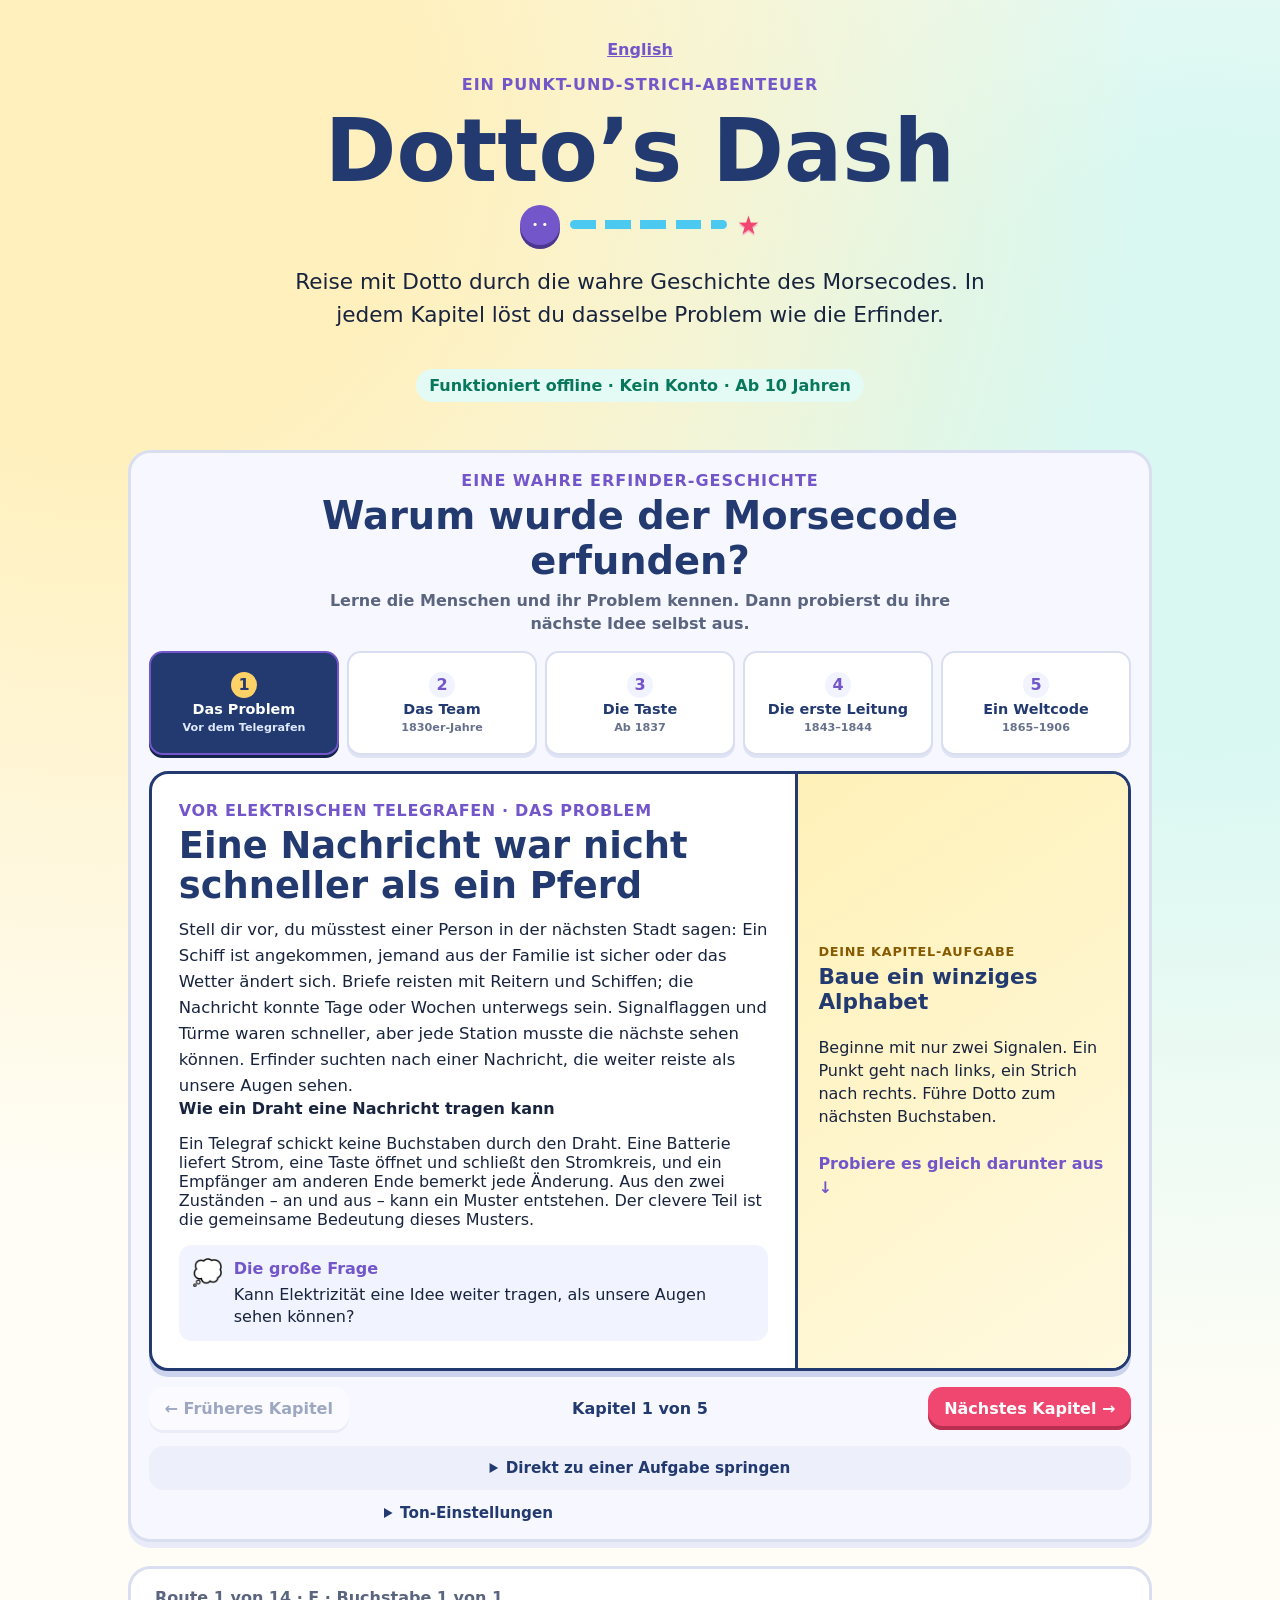
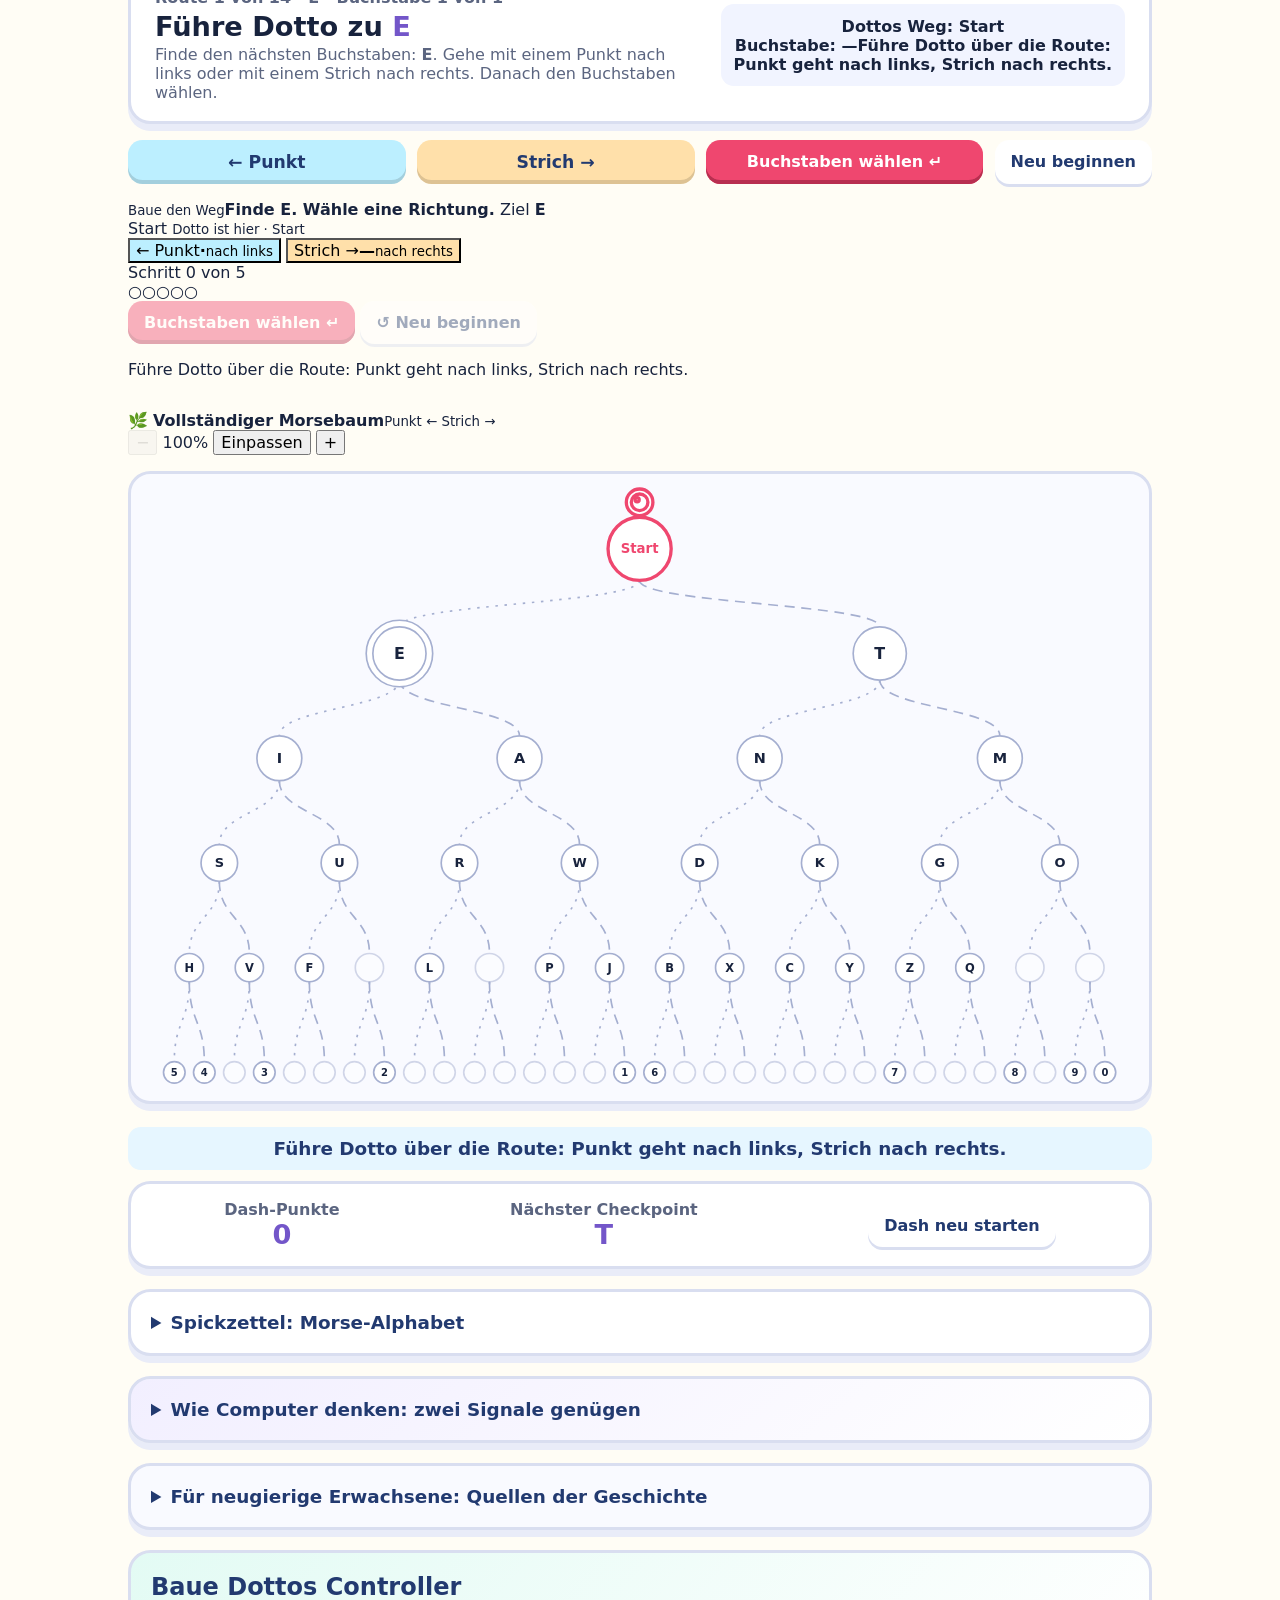
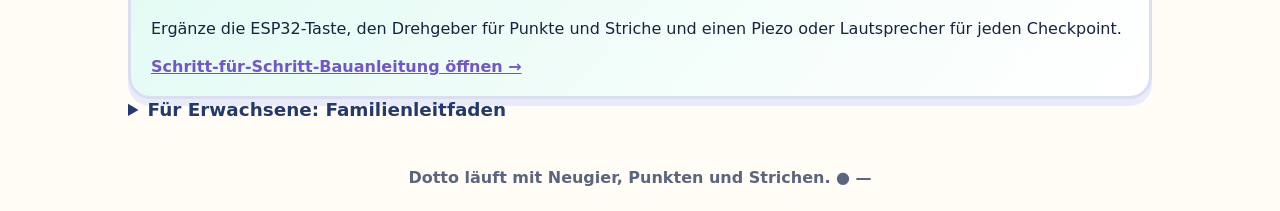
==== commit f99ada70: "Add a binary/computing lesson to the game, build guide and docs Dotto's two Morse signals are the sa" ====
--- a/de/index.html
+++ b/de/index.html
@@ -89,9 +89,9 @@
           <div class="free-key-help-content">
             <p><strong>So sendest du:</strong> Kurz drücken ist ein Punkt. Ab der Strich-Grenze wird dein Druck ein Strich. Warte die Buchstabenpause zwischen Buchstaben und die Wortpause zwischen Wörtern.</p>
             <div class="timing-controls">
-              <label class="pause-control" for="dash-threshold"><span>Strich ab: <output id="dash-threshold-value">250 ms</output></span><input id="dash-threshold" type="range" min="100" max="1000" step="50" value="250"><small>Kürzere Drucke sind Punkte.</small></label>
-              <label class="pause-control" for="letter-pause"><span>Buchstabenpause: <output id="letter-pause-value">500 ms</output></span><input id="letter-pause" type="range" min="300" max="2000" step="100" value="500"><small>Danach liest der Decoder einen Buchstaben.</small></label>
-              <label class="pause-control" for="word-pause"><span>Wortpause: <output id="word-pause-value">1200 ms</output></span><input id="word-pause" type="range" min="700" max="5000" step="100" value="1200"><small>Danach setzt der Decoder ein Leerzeichen.</small></label>
+              <label class="pause-control" for="dash-threshold"><span>Strich ab: <output id="dash-threshold-value">300 ms</output></span><input id="dash-threshold" type="range" min="150" max="1000" step="50" value="300"><small>Kürzere Drucke sind Punkte. Stell das höher, wenn aus deinen Punkten Striche werden.</small></label>
+              <label class="pause-control" for="letter-pause"><span>Buchstabenpause: <output id="letter-pause-value">600 ms</output></span><input id="letter-pause" type="range" min="500" max="2000" step="100" value="600"><small>Danach liest der Decoder einen Buchstaben. Sie bleibt immer länger als ein Strich.</small></label>
+              <label class="pause-control" for="word-pause"><span>Wortpause: <output id="word-pause-value">1400 ms</output></span><input id="word-pause" type="range" min="1200" max="5000" step="100" value="1400"><small>Danach setzt der Decoder ein Leerzeichen. Sie bleibt immer länger als die Buchstabenpause.</small></label>
             </div>
           </div>
         </details>
@@ -180,6 +180,46 @@
     <details class="cheat-sheet">
       <summary>Spickzettel: Morse-Alphabet</summary>
       <div id="alphabet" class="alphabet-grid"></div>
+    </details>
+
+    <details class="binary-lesson">
+      <summary>Wie Computer denken: zwei Signale genügen</summary>
+      <div class="binary-content">
+        <p>Dottos ganzes Alphabet besteht aus zwei Signalen. Das ist kein Trick, damit das Spiel leichter wird – es ist genau die Idee, mit der jeder Computer der Welt arbeitet.</p>
+        <p>Eine Maschine kann schlecht genau messen, aber sehr gut zwei deutlich verschiedene Zustände unterscheiden. Darum benutzt die Technik genau zwei und nennt sie <strong>1</strong> und <strong>0</strong>. Eine solche Entscheidung heißt <strong>Bit</strong>, kurz für <em>binary digit</em>, also Binärziffer.</p>
+        <table class="wire-table binary-table">
+          <thead><tr><th>Wo die zwei Zustände stecken</th><th>1</th><th>0</th></tr></thead>
+          <tbody>
+            <tr><td>Deine Morsetaste</td><td>gedrückt</td><td>losgelassen</td></tr>
+            <tr><td>Ein Telegrafendraht von 1844</td><td>Strom fließt</td><td>kein Strom</td></tr>
+            <tr><td>Ein Pin am ESP32</td><td>3,3 V (HIGH)</td><td>0 V (LOW)</td></tr>
+            <tr><td>Speicher im Handy oder Laptop</td><td>geladen</td><td>leer</td></tr>
+          </tbody>
+        </table>
+        <p>Ein Bit kann nur zwei Dinge sagen: ja oder nein, Punkt oder Strich, <strong>E</strong> oder <strong>T</strong>. Aber jedes weitere Bit <strong>verdoppelt</strong>, wie viel du sagen kannst – und das wird schnell riesig:</p>
+        <ul class="binary-doubling">
+          <li><strong>1 Bit</strong> → 2 Nachrichten <small>E und T, die erste Reihe im Baum</small></li>
+          <li><strong>2 Bits</strong> → 4 <small>I, A, N, M</small></li>
+          <li><strong>3 Bits</strong> → 8 <small>S, U, R, W, D, K, G, O</small></li>
+          <li><strong>8 Bits</strong> → 256 <small>genug für alle Buchstaben, Ziffern und Satzzeichen</small></li>
+        </ul>
+        <p>Genau diese Verdopplung läufst du im Morsebaum ab: Jeder Punkt und jeder Strich halbiert die Buchstaben, die noch möglich sind.</p>
+
+        <div class="binary-lab">
+          <p class="prompt">Baue ein Byte</p>
+          <p>Acht Bits nebeneinander heißen <strong>Byte</strong>. Jede Stelle ist doppelt so viel wert wie die rechts daneben. Schalte ein paar Bits an, zähle ihre Werte zusammen und sieh, welches Zeichen zu dieser Zahl gehört.</p>
+          <div id="binary-bits" class="binary-bits" role="group" aria-label="Acht Bits, von 128 bis 1"></div>
+          <output id="binary-readout" class="binary-readout" aria-live="polite"></output>
+          <div class="action-controls">
+            <button id="binary-letter-button" class="secondary-button" type="button">Zeig mir einen Buchstaben</button>
+            <button id="binary-clear-button" class="secondary-button" type="button">Alles auf null</button>
+          </div>
+          <p class="keyboard-help">Computer haben sich auf eine gemeinsame Liste geeinigt, welche Zahl welches Zeichen bedeutet. Sie heißt ASCII: <strong>A</strong> ist 65, <strong>B</strong> ist 66 und ein Leerzeichen ist 32.</p>
+        </div>
+
+        <p><strong>Ist Morsecode also Binärcode?</strong> Fast – und der Unterschied lohnt sich. Ein Byte hat immer genau acht Bits, deshalb weiß ein Computer, wo ein Zeichen endet und das nächste beginnt. Morsezeichen sind unterschiedlich lang: <strong>E</strong> hat ein Signal, <strong>Z</strong> hat vier. Darum braucht Morse zusätzlich die Stille dazwischen, die zeigt, wo ein Buchstabe aufhört. Morse benutzt also drei Dinge: Punkt, Strich und Pause.</p>
+        <p><strong>In Dottos Controller</strong> ist wirklich alles Bits. Der Taster-Pin liest 1, solange die Taste offen ist, und 0, während du sie hältst. Jede Farbe entsteht aus tausenden schnellen Einsen und Nullen pro Sekunde. Der Ton geht als Binärzahlen zum Lautsprecher-Verstärker. Auch diese Seite kam als Bits zu dir: Der ESP32 speichert das ganze Spiel als etwa eine Million davon.</p>
+      </div>
     </details>
 
     <details class="story-sources">
--- a/style.css
+++ b/style.css
@@ -51,14 +51,11 @@
 .story-step.active { border-color: var(--purple); background: var(--navy); color: white; box-shadow: 0 3px 0 #14244b; }
 .story-step.active > span { background: var(--yellow); color: var(--navy); }
 .story-step.active small { color: #dfe8ff; }
-.story-card { display: grid; grid-template-columns: minmax(0, 1.45fr) minmax(15rem, .75fr); overflow: hidden; border: 3px solid var(--navy); border-radius: 1.2rem; background: white; box-shadow: 0 6px 0 #cbd3ed; }
+.story-card { display: grid; grid-template-columns: minmax(0, 1.45fr) minmax(15rem, .75fr); overflow: hidden; border: 3px solid var(--navy); border-radius: 1.2rem; background: white; box-shadow: 0 6px 0 #cbd3ed; transition: border-color .4s ease, box-shadow .4s ease; }
 .story-copy { padding: clamp(1.1rem, 3vw, 1.7rem); }
 .story-period { margin: 0; color: var(--purple); font-weight: 900; letter-spacing: .04em; text-transform: uppercase; }
 .story-copy > h3 { margin: .35rem 0 .65rem; color: var(--navy); font-size: clamp(1.6rem, 4vw, 2.3rem); line-height: 1.1; }
 .story-copy > p:not(.story-period) { margin: 0; font-size: 1.03rem; line-height: 1.58; }
-.story-detail { margin-top: 1rem; padding: .8rem .9rem; border-left: 4px solid var(--sky); border-radius: .25rem .75rem .75rem .25rem; background: #eef9ff; color: #23435f; }
-.story-detail strong { color: var(--purple); }
-.story-detail p { margin: .25rem 0 0; line-height: 1.45; }
 .story-people { display: flex; align-items: flex-start; gap: .7rem; margin-top: 1rem; padding: .8rem; border-radius: .8rem; background: var(--soft); }
 .story-people > span { font-size: 1.55rem; }
 .story-people p { display: grid; gap: .2rem; margin: 0; line-height: 1.4; }
@@ -111,7 +108,7 @@
 #create-panel.is-ready { grid-template-columns: 1fr 1.15fr; }
 #create-panel > .mission-card { max-width: 42rem; margin: 0 auto; }
 #create-panel.is-ready > .mission-card { max-width: none; margin: 0; }
-.mission-card, .input-card, .tree-intro, .tree-wrap, .progress-card, .cheat-sheet, .story-sources, .make-it-card, .family-guide {
+.mission-card, .input-card, .tree-intro, .tree-wrap, .progress-card, .cheat-sheet, .binary-lesson, .story-sources, .make-it-card {
   border: 3px solid var(--line); border-radius: 1.4rem; background: white; box-shadow: 0 7px 0 #e9ecf8;
 }
 .mission-card, .input-card { padding: 1.6rem; text-align: center; }
@@ -129,13 +126,6 @@
 .morse-input { display: block; min-height: 5rem; padding: .65rem; margin: .5rem 0 1rem; border-radius: .9rem; background: var(--soft); color: var(--navy); font: 900 clamp(2.2rem, 8vw, 4.4rem)/1 ui-monospace, SFMono-Regular, Consolas, monospace; letter-spacing: .12em; }
 .free-message { display: block; min-height: 3.4rem; padding: .45rem .7rem; border-radius: .8rem; background: white; color: var(--purple); font: 900 clamp(2rem, 8vw, 3.6rem)/1.15 ui-monospace, SFMono-Regular, Consolas, monospace; letter-spacing: .12em; overflow-wrap: anywhere; }
 .free-key-card { display: grid; align-content: center; gap: 1rem; }
-.free-key-help { width: 100%; padding: .8rem .9rem; border: 2px solid #c9d1ed; border-radius: 1rem; background: var(--soft); color: var(--navy); text-align: left; }
-.free-key-help > summary { font-size: 1rem; }
-.free-key-help-content { margin-top: .75rem; }
-.free-key-help-content > p { margin: 0; color: #4d5877; font-size: .92rem; line-height: 1.45; }
-.timing-controls { display: grid; grid-template-columns: repeat(3, minmax(0, 1fr)); gap: .75rem; margin-top: .8rem; }
-.free-key-help .pause-control { margin: 0; font-size: .88rem; }
-.free-key-help .pause-control small { font-size: .78rem; line-height: 1.35; }
 .morse-key-button { display: grid; min-height: 15rem; place-content: center; gap: .6rem; border: 0; border-radius: 1.4rem; background: linear-gradient(145deg, #243d77, #14244b); color: white; cursor: pointer; touch-action: none; user-select: none; box-shadow: inset 0 -10px 0 #0e1b3a, 0 8px 0 #cbd3ed; transition: transform .08s ease, box-shadow .08s ease, background .08s ease; }
 .morse-key-button > span { display: block; color: var(--yellow); font-size: 3.7rem; line-height: .8; text-shadow: 0 0 1rem #ffd16699; }
 .morse-key-button strong { font-size: clamp(1.5rem, 5vw, 2.3rem); }
@@ -157,103 +147,22 @@
 .tree-intro { display: flex; align-items: center; justify-content: space-between; gap: 1rem; padding: 1.2rem 1.5rem; }
 .tree-intro h2 { margin: .2rem 0; font-size: 1.7rem; }
 .tree-intro p:not(.mission-count) { margin: 0; color: #5b6580; }
-.tree-status { display: grid; min-width: 12rem; gap: .45rem; padding: .8rem; border: 2px solid #dbe2f7; border-radius: .95rem; background: linear-gradient(145deg, #f7f9ff, #edf2ff); text-align: center; font-weight: 800; }
-.tree-status-route { display: block; }
-.tree-status-notice { display: block; padding-top: .45rem; border-top: 1px solid #d8dff5; color: var(--navy); font-size: .82rem; line-height: 1.35; }
-.tree-status-notice.good { color: #05755a; }
-.tree-status-notice.try { color: #a2354f; }
+.tree-status { min-width: 12rem; padding: .8rem; border-radius: .8rem; background: var(--soft); text-align: center; font-weight: 800; }
 .tree-controls { grid-template-columns: 1fr 1fr 1fr auto; }
 .tree-confirm-button { min-width: 10rem; }
-.tree-mobile-tip { margin: -.45rem 0 -.15rem; color: #5b6580; font-size: .86rem; font-weight: 700; text-align: center; }
-.tree-stage { display: none; }
-.tree-map-toolbar { display: flex; align-items: center; justify-content: space-between; gap: .8rem; padding: .7rem .8rem; border: 2px solid #dbe2f7; border-radius: 1rem; background: white; box-shadow: 0 4px 0 #e9ecf8; }
-.tree-map-heading { display: flex; align-items: center; gap: .65rem; min-width: 0; color: var(--navy); }
-.tree-map-heading > span:last-child { display: grid; gap: .12rem; min-width: 0; }
-.tree-map-heading strong { line-height: 1.1; }
-.tree-map-heading small { display: flex; align-items: center; flex-wrap: wrap; gap: .25rem .4rem; color: #62708f; font-size: .75rem; font-weight: 800; }
-.tree-map-icon { display: grid; width: 2.4rem; aspect-ratio: 1; flex: 0 0 auto; place-items: center; border-radius: .75rem; background: #eef2ff; color: var(--purple); font-size: 1.25rem; }
-.tree-legend-line { display: inline-block; width: 1.4rem; height: 0; border-top: 3px solid #96a5cf; }
-.tree-legend-line.dot { border-top-style: dotted; background: transparent; }
-.tree-legend-line.dash { border-top-style: dashed; background: transparent; }
-.tree-map-actions { display: flex; align-items: center; gap: .35rem; flex: 0 0 auto; }
-.tree-map-tool { display: grid; min-width: 2.65rem; min-height: 2.65rem; place-items: center; border: 0; border-radius: .75rem; padding: .45rem .65rem; background: #edf1fb; color: var(--navy); cursor: pointer; font-weight: 900; box-shadow: inset 0 -3px 0 #d9e0f3; }
-.tree-map-tool:hover { background: #e1e8fa; }
-.tree-map-fit { min-width: 4rem; background: var(--navy); color: white; box-shadow: inset 0 -3px 0 #14244b; }
-.tree-map-zoom { min-width: 3.3rem; color: var(--purple); font: 900 .82rem/1 ui-monospace, SFMono-Regular, Consolas, monospace; text-align: center; }
-.tree-wrap { position: relative; max-height: min(72vh, 48rem); padding: .45rem; overflow: auto; overscroll-behavior: contain; background-color: #f7f9ff; background-image: radial-gradient(circle at 50% 0, #fff 0 9%, transparent 40%), linear-gradient(#dce3f5 1px, transparent 1px), linear-gradient(90deg, #dce3f5 1px, transparent 1px); background-size: auto, 2rem 2rem, 2rem 2rem; touch-action: pan-x pan-y pinch-zoom; -webkit-overflow-scrolling: touch; scrollbar-color: #a5afd0 transparent; scrollbar-gutter: stable both-edges; }
-.tree-wrap.is-fit { max-height: none; overflow: hidden; scrollbar-gutter: auto; }
-.morse-tree-svg { display: block; width: var(--tree-map-width, 100%); min-width: 0; max-width: none; height: auto; margin: 0 auto; }
-.tree-link { fill: none; stroke: #99a8cf; stroke-width: 2; stroke-linecap: round; vector-effect: non-scaling-stroke; }
+.tree-mobile-tip { display: none; margin: -.45rem 0 -.15rem; color: #5b6580; font-size: .9rem; font-weight: 700; text-align: center; }
+.tree-wrap { padding: .65rem; overflow-x: auto; overscroll-behavior-x: contain; background: #f9faff; touch-action: pan-x pinch-zoom; -webkit-overflow-scrolling: touch; }
+.morse-tree-svg { display: block; min-width: 60rem; width: 100%; height: auto; }
+.tree-link { fill: none; stroke: #a5afd0; stroke-width: 2; }
 .tree-link.dot-link { stroke-dasharray: 3 8; }
 .tree-link.dash-link { stroke-dasharray: 12 8; }
-.tree-link.active-link { stroke: var(--pink); stroke-width: 4; stroke-dasharray: 1000; stroke-dashoffset: 0; marker-end: url(#tree-arrow); }
-.tree-link.newest-link { animation: tree-link-draw .32s cubic-bezier(.2, .8, .2, 1) both; }
-.tree-node .tree-node-disc { fill: white; stroke: #99a8cf; stroke-width: 2; vector-effect: non-scaling-stroke; }
+.tree-link.active-link { stroke: var(--pink); stroke-width: 4; stroke-dasharray: none; marker-end: url(#tree-arrow); }
+.tree-node circle { fill: white; stroke: #a5afd0; stroke-width: 2; }
 .tree-node text { fill: var(--ink); font-weight: 900; text-anchor: middle; }
-.tree-node.empty { opacity: .38; }
-.tree-node.root .tree-node-disc { fill: var(--navy); stroke: #14244b; stroke-width: 3; }
-.tree-node.root text { fill: white; letter-spacing: .04em; text-transform: uppercase; }
-.tree-node .tree-target-ring { fill: #fff8d8; stroke: var(--yellow); stroke-width: 5; vector-effect: non-scaling-stroke; }
-.tree-node.target text { fill: var(--purple); }
-.tree-node.current .tree-node-disc { stroke: var(--pink); stroke-width: 4; }
+.tree-node.empty { opacity: .48; }
+.tree-node.current circle { stroke: var(--pink); stroke-width: 4; }
 .tree-node.current text { fill: var(--pink); }
-.tree-node.root.current text { fill: white; }
-.tree-dotto-marker { filter: drop-shadow(0 3px 2px #24345a4d); animation: tree-dotto-land .34s cubic-bezier(.2, .9, .3, 1.35) both; transform-box: fill-box; transform-origin: center; }
-.tree-marker-halo { fill: #ffd16688; stroke: #ffd166; stroke-width: 2; vector-effect: non-scaling-stroke; }
-.tree-marker-body { fill: var(--pink); stroke: white; stroke-width: 3; vector-effect: non-scaling-stroke; }
-.tree-marker-shine { fill: white; stroke: none; }
-@keyframes tree-link-draw { from { stroke-dashoffset: 1000; } to { stroke-dashoffset: 0; } }
-@keyframes tree-dotto-land { from { opacity: 0; scale: .35; } to { opacity: 1; scale: 1; } }
-
-@media (max-width: 63rem) {
-  .tree-controls { display: none; }
-  .tree-intro .tree-status { position: absolute; width: 1px; height: 1px; overflow: hidden; clip: rect(0 0 0 0); clip-path: inset(50%); white-space: nowrap; }
-  .tree-stage { display: grid; gap: .75rem; padding: .85rem; overflow: hidden; border: 3px solid #29447f; border-radius: 1.25rem; background: radial-gradient(circle at 50% -20%, #4565ad, transparent 50%), linear-gradient(145deg, #243d77, #14244b); color: white; box-shadow: 0 7px 0 #cbd3ed; }
-  .tree-stage-heading { display: flex; align-items: center; justify-content: space-between; gap: .75rem; }
-  .tree-stage-heading > span:first-child { display: grid; gap: .12rem; min-width: 0; }
-  .tree-stage-heading small { color: #bcefff; font-size: .74rem; font-weight: 900; letter-spacing: .06em; text-transform: uppercase; }
-  .tree-stage-heading > span:first-child strong { overflow: hidden; font-size: clamp(.95rem, 3.8vw, 1.12rem); line-height: 1.25; text-overflow: ellipsis; white-space: nowrap; }
-  .tree-stage-goal { display: flex; align-items: center; gap: .4rem; flex: 0 0 auto; padding: .38rem .55rem; border-radius: 99rem; background: #ffffff17; color: #e8edff; font-size: .78rem; font-weight: 800; }
-  .tree-stage-goal strong { display: grid; width: 1.8rem; aspect-ratio: 1; place-items: center; border-radius: 50%; background: var(--yellow); color: var(--navy); font-size: 1rem; }
-  .tree-focus-board { position: relative; padding: .55rem; border: 1px solid #ffffff25; border-radius: 1rem; background: #0d1b3c66; }
-  .tree-focus-current { display: grid; justify-items: center; gap: .15rem; }
-  .tree-focus-dotto { display: flex; width: 2.45rem; aspect-ratio: 1; align-items: center; justify-content: center; gap: .27rem; margin-bottom: -.45rem; z-index: 1; border: 3px solid white; border-radius: 50%; background: var(--pink); box-shadow: 0 3px 0 #b82f50, 0 0 0 .32rem #ffd16655; animation: tree-stage-arrive .3s cubic-bezier(.2, .9, .3, 1.35) both; }
-  .tree-focus-dotto i { width: .28rem; aspect-ratio: 1; border-radius: 50%; background: white; }
-  .tree-focus-node { display: grid; min-width: 4.2rem; min-height: 3.2rem; place-items: center; border: 3px solid var(--pink); border-radius: 1rem; padding: .35rem .65rem; background: white; color: var(--navy); font: 900 1.25rem/1 ui-monospace, SFMono-Regular, Consolas, monospace; box-shadow: 0 4px 0 #0b1734; }
-  .tree-focus-current small { color: #dce5ff; font-size: .76rem; font-weight: 800; }
-  .tree-focus-fork { position: relative; height: 1.45rem; }
-  .tree-focus-fork::before { content: ''; position: absolute; top: .25rem; left: 25%; width: 50%; height: .95rem; border-top: 2px solid #ffffff66; border-right: 2px solid #ffffff66; border-left: 2px solid #ffffff66; border-radius: .7rem .7rem 0 0; }
-  .tree-focus-fork::after { content: ''; position: absolute; top: 0; left: 50%; height: .35rem; border-left: 2px solid #ffffff66; }
-  .tree-stage-turns { display: grid; grid-template-columns: repeat(2, minmax(0, 1fr)); gap: .65rem; }
-  .tree-stage-turn { display: grid; min-height: 4.8rem; align-content: center; gap: .05rem; border: 0; border-radius: .9rem; padding: .5rem; color: var(--navy); cursor: pointer; font: inherit; font-weight: 900; box-shadow: inset 0 -5px 0 #0002; transition: transform .12s ease, box-shadow .12s ease; }
-  .tree-stage-turn > span { font-size: .88rem; }
-  .tree-stage-turn strong { font: 900 1.65rem/1 ui-monospace, SFMono-Regular, Consolas, monospace; }
-  .tree-stage-turn small { color: #4e5e7f; font-size: .78rem; font-weight: 800; }
-  .tree-stage-turn.dot { background: #bcefff; }
-  .tree-stage-turn.dash { background: #ffe0aa; }
-  .tree-stage-route { display: grid; grid-template-columns: auto minmax(0, 1fr); align-items: center; gap: .55rem; }
-  .tree-stage-route > span { color: #dce5ff; font-size: .74rem; font-weight: 900; }
-  .tree-stage-trail { display: grid; grid-template-columns: repeat(5, minmax(0, 1fr)); gap: .3rem; }
-  .tree-stage-slot { display: grid; min-height: 1.65rem; place-items: center; border: 1px dashed #ffffff5c; border-radius: .5rem; background: #ffffff0c; color: #8fa0ca; font: 900 .9rem/1 ui-monospace, SFMono-Regular, Consolas, monospace; }
-  .tree-stage-slot.is-filled { border-style: solid; color: var(--navy); animation: tree-slot-fill .22s ease-out both; }
-  .tree-stage-slot.dot { border-color: #89d9f3; background: #bcefff; }
-  .tree-stage-slot.dash { border-color: #f5c878; background: #ffe0aa; }
-  .tree-stage-actions { display: grid; grid-template-columns: minmax(0, 1fr) auto; gap: .65rem; }
-  .tree-stage-actions button { min-height: 3.35rem; }
-  .tree-stage-actions .secondary-button { min-width: 7.5rem; background: #ffffffed; }
-  .tree-stage-notice { min-height: 1.3rem; margin: 0; padding: .35rem .45rem; border-radius: .6rem; background: #ffffff12; color: #e8edff; font-size: .84rem; font-weight: 800; line-height: 1.35; text-align: center; }
-  .tree-stage-notice.good { background: #ddfff4; color: #05755a; }
-  .tree-stage-notice.try { background: #ffe5ec; color: #a2354f; }
-}
-
-@keyframes tree-stage-arrive { from { opacity: .4; transform: translateX(-.5rem) scale(.85); } to { opacity: 1; transform: translateX(0) scale(1); } }
-@keyframes tree-slot-fill { from { opacity: .25; transform: translateY(-.3rem) scale(.8); } to { opacity: 1; transform: translateY(0) scale(1); } }
-.signal-button:active, .tree-stage-turn:active { transform: translateY(3px); box-shadow: inset 0 -1px 0 #0002; }
-
-@media (prefers-reduced-motion: reduce) {
-  .tree-link.newest-link, .tree-dotto-marker, .tree-focus-dotto, .tree-stage-slot.is-filled { animation: none; }
-  .tree-stage-turn, .signal-button { transition: none; }
-}
+.tree-label { fill: var(--navy); font-size: 25px; font-weight: 900; }
 
 .listen-card, .answer-card { padding: 1.5rem; border: 3px solid var(--line); border-radius: 1.4rem; background: white; box-shadow: 0 7px 0 #e9ecf8; text-align: center; }
 .listen-card { background: linear-gradient(145deg, #e6f6ff, white); }
@@ -272,7 +181,26 @@
 .progress-card strong { display: block; color: var(--purple); font-size: 1.7rem; }
 .stat-label { color: #5b6580; font-weight: 700; }
 
-.cheat-sheet, .story-sources, .make-it-card, .family-guide { margin-top: 1.25rem; padding: 1.25rem; }
+.cheat-sheet, .binary-lesson, .story-sources, .make-it-card { margin-top: 1.25rem; padding: 1.25rem; }
+.binary-lesson { background: linear-gradient(140deg, #f2efff, white); }
+.binary-content { display: grid; gap: .8rem; margin-top: 1rem; }
+.binary-content p { margin: 0; line-height: 1.55; }
+.binary-content .wire-table { margin: 0; background: white; border-radius: .8rem; }
+.binary-table td:not(:first-child) { color: var(--navy); font-weight: 800; }
+.binary-doubling { display: grid; gap: .35rem; margin: 0; padding-left: 1.25rem; line-height: 1.45; }
+.binary-doubling small { display: block; color: #5b6580; font-weight: 700; }
+.binary-lab { display: grid; gap: .7rem; padding: 1rem; border: 2px solid #cfd8f5; border-radius: 1rem; background: white; }
+.binary-bits { display: grid; grid-template-columns: repeat(8, minmax(0, 1fr)); gap: .35rem; }
+/* One tap target per bit: the big digit is the state, the small number is what
+   that place is worth when it is on. */
+.binary-bit { display: grid; gap: .1rem; place-items: center; padding: .55rem .2rem; border: 0; border-radius: .7rem; background: var(--soft); color: var(--navy); cursor: pointer; font: inherit; box-shadow: inset 0 -4px 0 #dce1f5; }
+.binary-bit strong { font: 900 1.5rem/1 ui-monospace, SFMono-Regular, Consolas, monospace; }
+.binary-bit small { color: #5b6580; font-size: .7rem; font-weight: 800; }
+.binary-bit.is-on { background: var(--navy); color: white; box-shadow: inset 0 -4px 0 #0e1b3a; }
+.binary-bit.is-on small { color: #dfe8ff; }
+.binary-readout { display: grid; gap: .3rem; padding: .7rem; border-radius: .8rem; background: var(--soft); text-align: center; }
+.binary-bits-text { color: var(--navy); font: 900 clamp(1.3rem, 6vw, 2.1rem)/1 ui-monospace, SFMono-Regular, Consolas, monospace; letter-spacing: .12em; }
+.binary-meaning { color: var(--purple); font-weight: 800; overflow-wrap: anywhere; }
 .story-sources { background: #f9faff; }
 .story-sources p { margin: .8rem 0 0; line-height: 1.5; }
 .story-sources a { color: var(--purple); font-weight: 800; }
@@ -287,11 +215,6 @@
 .wifi-content p { line-height: 1.5; }
 .wifi-setup-form { display: grid; gap: .7rem; max-width: 34rem; }
 .ota-file-input { width: 100%; padding: .7rem; border: 2px dashed #d98da0; border-radius: .8rem; background: white; color: var(--navy); }
-.ota-progress { width: 100%; height: 1.2rem; accent-color: #a2354f; }
-.ota-status { min-height: 1.5rem; margin: 0; line-height: 1.45; font-weight: 700; }
-.ota-status.ready { color: var(--navy); }
-.ota-status.success { color: #05755a; }
-.ota-status.error { color: #a2354f; }
 summary { cursor: pointer; color: var(--navy); font-size: 1.15rem; font-weight: 900; }
 /* The track minimum is set by the longest code ("— — — — —"), which must not wrap
    and must not spill out of its tile. */
@@ -303,12 +226,6 @@
 .make-it-card h2 { margin: 0; color: var(--navy); }
 .make-it-card p { line-height: 1.5; }
 .make-it-card a { color: var(--purple); font-weight: 900; }
-.family-guide { background: #fff8e8; }
-.family-guide summary { color: var(--navy); }
-.family-guide-content { margin-top: .9rem; line-height: 1.5; }
-.family-guide-content h3 { margin: 1rem 0 .35rem; color: var(--navy); }
-.family-guide-content ul, .family-guide-content ol { margin: .4rem 0; padding-left: 1.4rem; }
-.family-guide-content a { color: var(--purple); font-weight: 800; }
 .build-guide { margin-top: 1rem; padding: .9rem 1rem; border: 2px solid #9fe5d2; border-radius: 1rem; background: #f6fffc; }
 .build-guide-content { display: grid; gap: .7rem; margin-top: .8rem; }
 .build-guide-content h3 { margin: .45rem 0 0; color: var(--purple); }
@@ -375,7 +292,6 @@
   .story-controls button:first-child { grid-column: 1; grid-row: 2; justify-self: stretch; }
   .story-controls button:last-child { grid-column: 2; grid-row: 2; justify-self: stretch; }
   .mode-options { grid-template-columns: repeat(2, minmax(0, 1fr)); }
-  .timing-controls { grid-template-columns: 1fr; }
   .mode-button { min-height: 6.2rem; }
   .start-adventure { min-height: 5.3rem; }
   .activity-picker .mode-options { grid-template-columns: repeat(2, minmax(0, 1fr)); }
@@ -387,13 +303,15 @@
   .tree-controls .secondary-button { grid-column: auto; }
   .tree-confirm-button { min-width: 0; }
   .tree-mobile-tip { display: block; }
-  .tree-map-toolbar { align-items: stretch; flex-direction: column; }
-  .tree-map-actions { justify-content: space-between; }
-  .tree-map-tool { min-width: 3rem; }
-  .morse-tree-svg { min-width: 0; }
+  .morse-tree-svg { min-width: 54rem; }
   .progress-card { flex-wrap: wrap; }
   .mission-card, .input-card, .listen-card, .answer-card { padding: 1.1rem; }
-  .cheat-sheet, .story-sources, .make-it-card, .family-guide, .wifi-card, .ota-card { padding: 1rem; }
+  .cheat-sheet, .binary-lesson, .story-sources, .make-it-card, .wifi-card, .ota-card { padding: 1rem; }
+  .binary-lab { padding: .7rem; }
+  .binary-bits { gap: .2rem; }
+  .binary-bit { padding: .45rem .1rem; }
+  .binary-bit strong { font-size: 1.15rem; }
+  .binary-bit small { font-size: .58rem; }
   /* Phones get more, narrower tiles, so the code shrinks with the viewport to
      keep fitting on one line. */
   .alphabet-grid { grid-template-columns: repeat(auto-fit, minmax(5.5rem, 1fr)); gap: .4rem; }
@@ -407,6 +325,16 @@
   .flow-steps { grid-template-columns: repeat(2, minmax(0, 1fr)); }
 }
 
+body[data-story-chapter="0"] .story-card { border-color: var(--purple); box-shadow: 0 6px 0 #e0d9f8; }
+body[data-story-chapter="0"] .story-period { color: var(--purple); }
+body[data-story-chapter="1"] .story-card { border-color: var(--sky); box-shadow: 0 6px 0 #d9f3fd; }
+body[data-story-chapter="1"] .story-period { color: var(--sky); }
+body[data-story-chapter="2"] .story-card { border-color: var(--pink); box-shadow: 0 6px 0 #fbdbe4; }
+body[data-story-chapter="2"] .story-period { color: var(--pink); }
+body[data-story-chapter="3"] .story-card { border-color: var(--navy); box-shadow: 0 6px 0 #cbd3ed; }
+body[data-story-chapter="3"] .story-period { color: var(--navy); }
+body[data-story-chapter="4"] .story-card { border-color: var(--yellow); box-shadow: 0 6px 0 #fdf2d1; }
+body[data-story-chapter="4"] .story-period { color: #865a00; }
 /* Browser flashing page (flash.html / de/flash.html). Unlike the rest of the
    project this page needs the internet, so it deliberately looks a little more
    like a utility than like the game. */
